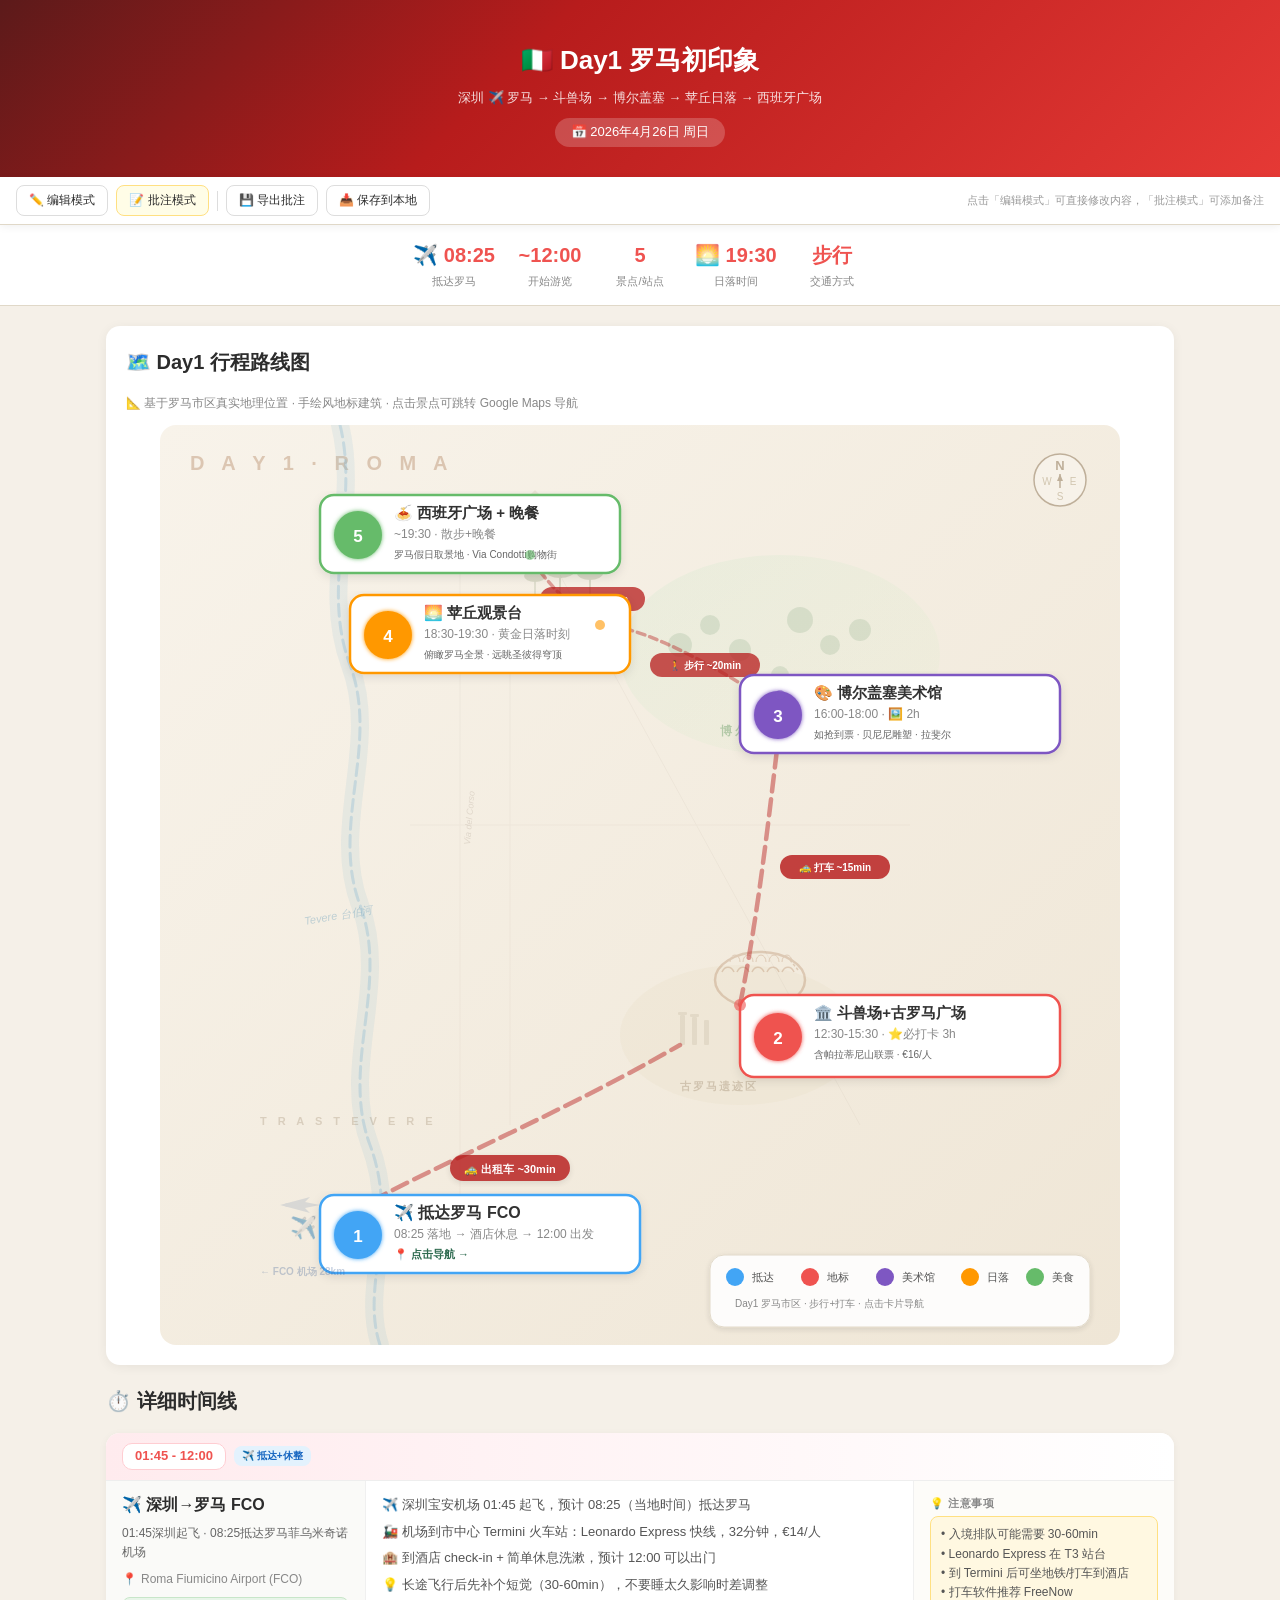
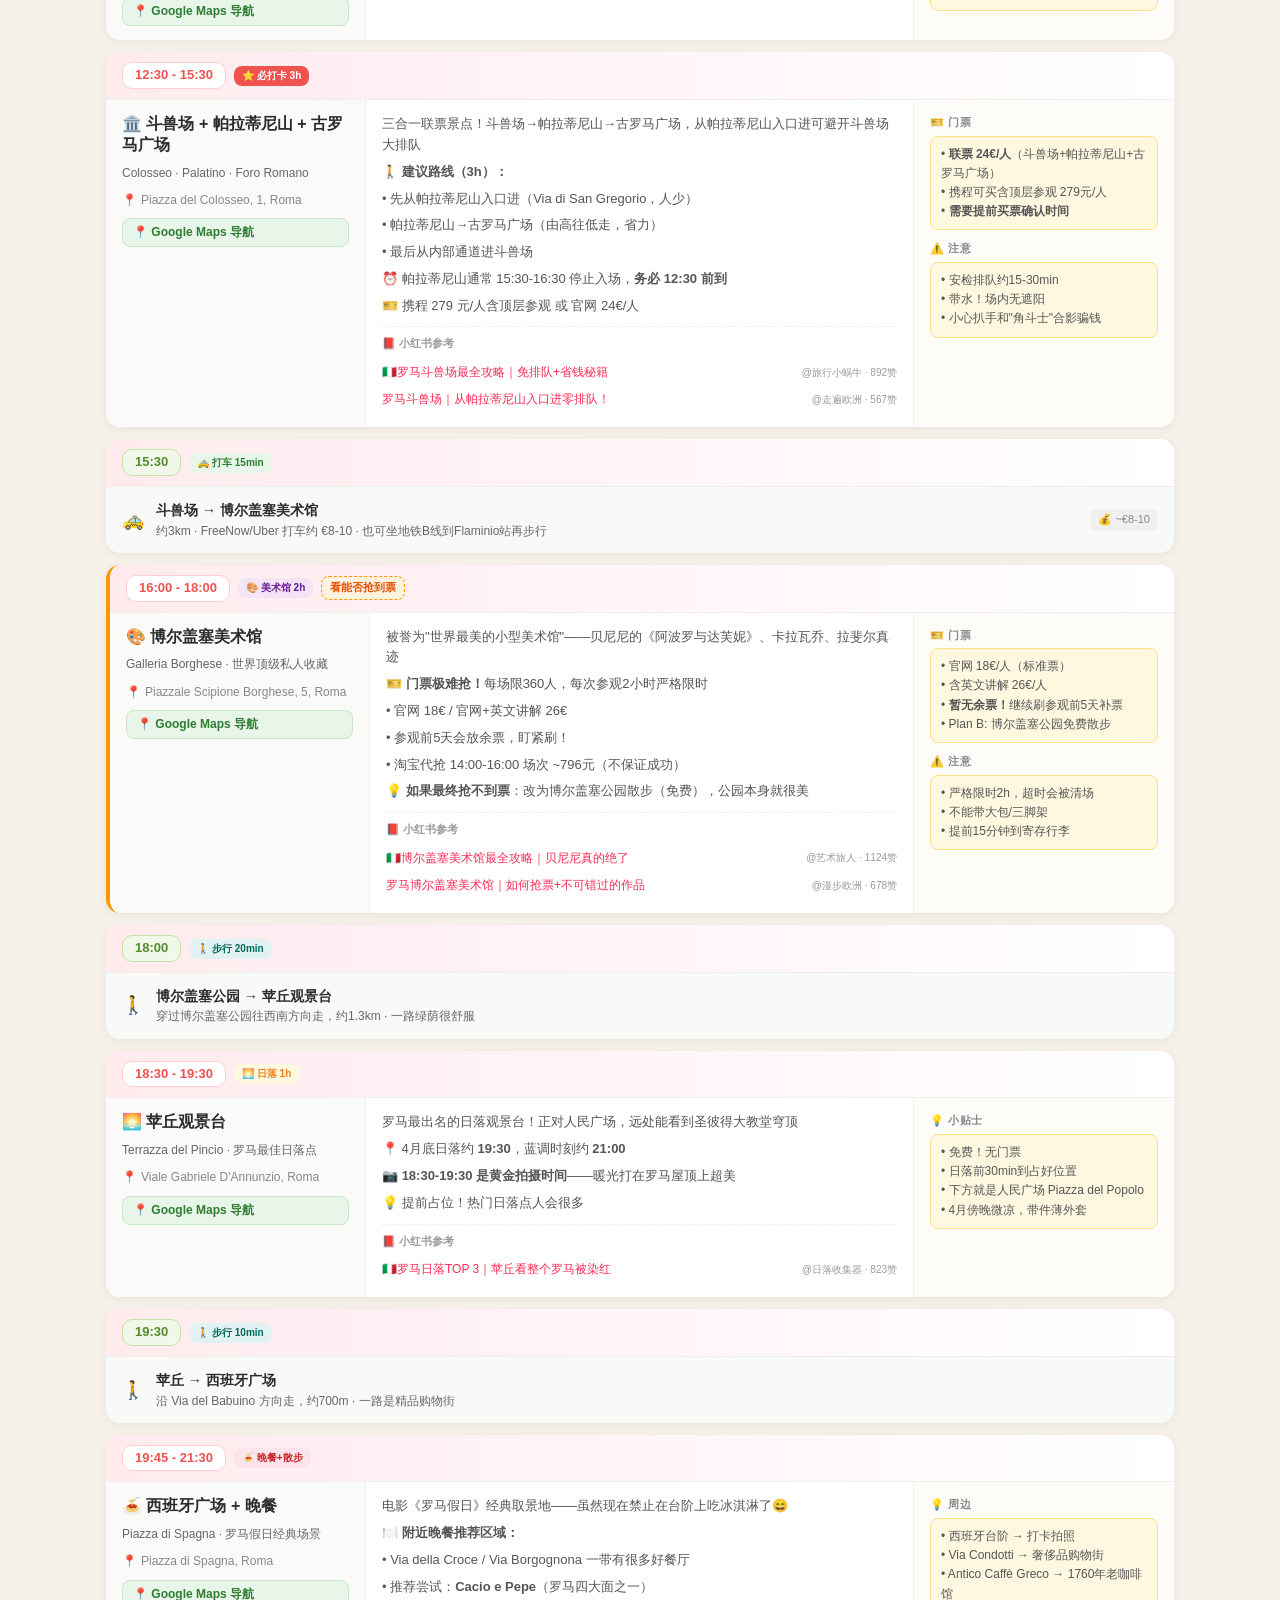
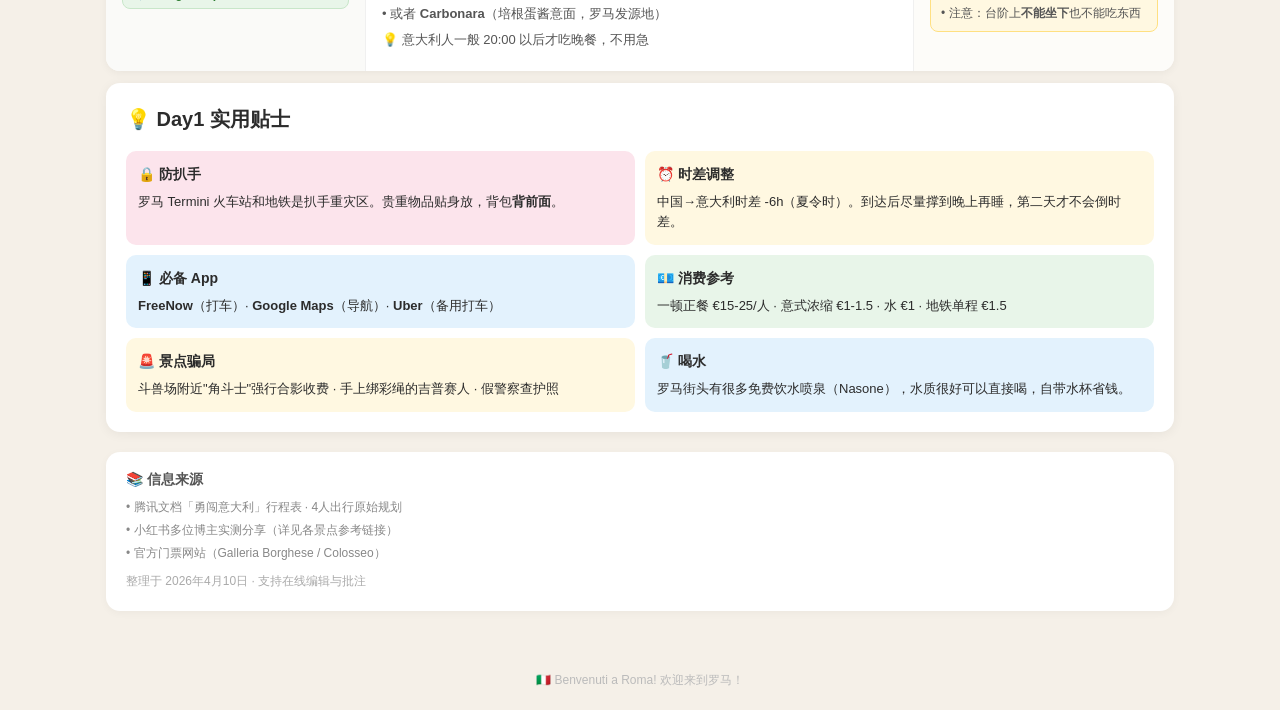
==== day1.html @ 69849309 "🇮🇹 意大利三天行程规划" ====
<!DOCTYPE html>
<html lang="zh-CN">
<head>
<meta charset="UTF-8">
<meta name="viewport" content="width=device-width, initial-scale=1.0, user-scalable=no">
<title>Day1 行程详细规划 | 抵达罗马·斗兽场·博尔盖塞·苹丘日落</title>
<style>
  :root {
    --green: #2d6a4f;
    --green-light: #e8f5e9;
    --orange: #ff9800;
    --red: #ef5350;
    --blue: #42a5f5;
    --purple: #7e57c2;
    --bg: #f5f0e8;
    --card: #ffffff;
    --text: #2c2c2c;
    --text-secondary: #666;
    --border: #e0d8c8;
    --note-bg: #fffde7;
    --note-border: #ffe082;
  }
  * { margin: 0; padding: 0; box-sizing: border-box; }
  body {
    font-family: -apple-system, BlinkMacSystemFont, 'Segoe UI', Roboto, 'Helvetica Neue', sans-serif;
    background: var(--bg);
    color: var(--text);
    line-height: 1.6;
    -webkit-text-size-adjust: 100%;
  }
  .hero {
    background: linear-gradient(135deg, #5c1a1a 0%, #b71c1c 40%, #e53935 100%);
    color: white;
    padding: 40px 20px 30px;
    text-align: center;
    position: relative;
  }
  .hero h1 { font-size: 26px; margin-bottom: 6px; }
  .hero .subtitle { font-size: 13px; opacity: 0.85; }
  .hero .date-badge {
    display: inline-block;
    background: rgba(255,255,255,0.2);
    padding: 4px 16px;
    border-radius: 20px;
    font-size: 13px;
    margin-top: 10px;
  }
  .toolbar {
    position: sticky;
    top: 0;
    z-index: 100;
    background: white;
    border-bottom: 1px solid var(--border);
    padding: 8px 16px;
    display: flex;
    align-items: center;
    gap: 8px;
    flex-wrap: wrap;
    box-shadow: 0 2px 8px rgba(0,0,0,0.06);
  }
  .toolbar-btn {
    display: inline-flex;
    align-items: center;
    gap: 4px;
    padding: 6px 12px;
    border-radius: 8px;
    border: 1px solid #ddd;
    background: white;
    font-size: 12px;
    cursor: pointer;
    transition: all 0.2s;
    white-space: nowrap;
    color: var(--text);
  }
  .toolbar-btn:hover { background: #f0f0f0; }
  .toolbar-btn.active { background: var(--green); color: white; border-color: var(--green); }
  .toolbar-btn.btn-note { border-color: var(--note-border); background: var(--note-bg); }
  .toolbar-btn.btn-note:hover { background: #fff8e1; }
  .toolbar-sep { width: 1px; height: 20px; background: #ddd; }
  .toolbar-hint { font-size: 11px; color: #999; margin-left: auto; }
  .stats-bar {
    display: flex;
    justify-content: center;
    gap: 20px;
    padding: 14px 16px;
    background: white;
    border-bottom: 1px solid var(--border);
    flex-wrap: wrap;
  }
  .stat-item { text-align: center; min-width: 70px; }
  .stat-item .num { font-size: 20px; font-weight: 700; color: var(--red); }
  .stat-item .label { font-size: 11px; color: #888; margin-top: 2px; }
  .container { max-width: 1100px; margin: 0 auto; padding: 20px 16px; }
  .section-title {
    font-size: 20px;
    font-weight: 700;
    margin-bottom: 16px;
    display: flex;
    align-items: center;
    gap: 8px;
  }
  .tl-item {
    display: grid;
    grid-template-columns: 260px 1fr 260px;
    gap: 0;
    margin-bottom: 12px;
    border-radius: 14px;
    overflow: hidden;
    box-shadow: 0 2px 8px rgba(0,0,0,0.05);
    background: var(--card);
    position: relative;
  }
  .tl-item.item-drive {
    grid-template-columns: 1fr;
    background: #f8faf8;
  }
  .tl-time-bar {
    grid-column: 1 / -1;
    display: flex;
    align-items: center;
    gap: 8px;
    padding: 10px 16px;
    background: linear-gradient(90deg, #ffebee 0%, white 100%);
    border-bottom: 1px solid #eee;
  }
  .tl-time-tag {
    font-size: 13px;
    font-weight: 700;
    color: var(--red);
    background: white;
    padding: 2px 12px;
    border-radius: 10px;
    border: 1px solid #ffcdd2;
    white-space: nowrap;
  }
  .tl-type-badge {
    font-size: 10px;
    padding: 2px 8px;
    border-radius: 8px;
    font-weight: 600;
  }
  .badge-photo { background: #fff3e0; color: #e65100; }
  .badge-food { background: #fce4ec; color: #c62828; }
  .badge-drive { background: #e8f5e9; color: #2e7d32; }
  .badge-must { background: var(--red); color: white; }
  .badge-stay { background: #ede7f6; color: #4a148c; }
  .badge-start { background: #e3f2fd; color: #1565c0; }
  .badge-art { background: #f3e5f5; color: #6a1b9a; }
  .badge-walk { background: #e0f2f1; color: #00695c; }
  .badge-sunset { background: #fff8e1; color: #f57f17; }
  .tl-left {
    padding: 14px 16px;
    border-right: 1px solid #f0f0f0;
    display: flex;
    flex-direction: column;
    gap: 8px;
    background: #fafaf8;
  }
  .tl-spot-name { font-size: 16px; font-weight: 700; color: var(--text); line-height: 1.3; }
  .tl-spot-subname { font-size: 12px; color: var(--text-secondary); }
  .tl-spot-addr { font-size: 12px; color: #888; display: flex; align-items: flex-start; gap: 4px; }
  .tl-spot-addr .addr-icon { flex-shrink: 0; }
  .gps-tag {
    display: inline-block;
    background: #f0f0f0;
    padding: 1px 8px;
    border-radius: 6px;
    font-family: 'SF Mono', 'Courier New', monospace;
    font-size: 11px;
    color: #666;
  }
  .gmap-link {
    display: inline-flex;
    align-items: center;
    gap: 4px;
    background: var(--green-light);
    color: #2e7d32;
    padding: 4px 10px;
    border-radius: 8px;
    font-size: 12px;
    font-weight: 600;
    text-decoration: none;
    border: 1px solid #c8e6c9;
    transition: all 0.2s;
  }
  .gmap-link:hover { background: #2e7d32; color: white; }
  .tl-mid { padding: 14px 16px; border-right: 1px solid #f0f0f0; }
  .tl-mid p { font-size: 13px; color: #555; margin-bottom: 6px; }
  .tl-mid p:last-child { margin-bottom: 0; }
  .xhs-links { margin-top: 10px; padding-top: 8px; border-top: 1px dashed #eee; }
  .xhs-links-title { font-size: 11px; color: #999; margin-bottom: 6px; font-weight: 600; }
  .xhs-link-item { display: flex; align-items: center; gap: 6px; padding: 4px 0; font-size: 12px; }
  .xhs-link-item a { color: #fe2c55; text-decoration: none; font-weight: 500; flex: 1; overflow: hidden; text-overflow: ellipsis; white-space: nowrap; }
  .xhs-link-item a:hover { text-decoration: underline; }
  .xhs-link-item .xhs-stats { font-size: 10px; color: #999; white-space: nowrap; }
  .tl-right { padding: 14px 16px; background: #fdfcf9; }
  .tl-right-section { margin-bottom: 10px; }
  .tl-right-section:last-child { margin-bottom: 0; }
  .tl-right-label { font-size: 11px; font-weight: 700; color: #888; text-transform: uppercase; margin-bottom: 4px; letter-spacing: 0.5px; }
  .parking-mini { background: #e3f2fd; border: 1px solid #bbdefb; border-radius: 8px; padding: 8px 10px; font-size: 12px; }
  .parking-mini .pm-name { font-weight: 600; color: #1565c0; }
  .parking-mini .pm-detail { color: #555; font-size: 11px; margin-top: 2px; }
  .tip-mini { background: #fff8e1; border: 1px solid #ffe082; border-radius: 8px; padding: 8px 10px; font-size: 12px; color: #555; }
  .drive-card { padding: 12px 16px; display: flex; align-items: center; gap: 12px; flex-wrap: wrap; }
  .drive-card .drive-icon { font-size: 18px; }
  .drive-card .drive-title { font-weight: 600; font-size: 14px; }
  .drive-card .drive-detail { font-size: 12px; color: var(--text-secondary); }
  .drive-card .drive-cost { margin-left: auto; font-size: 11px; color: #888; background: #f0f0f0; padding: 2px 8px; border-radius: 6px; }
  [contenteditable="true"] { outline: none; border-radius: 4px; transition: background 0.2s; }
  .edit-mode [contenteditable="true"]:hover { background: rgba(45,106,79,0.06); }
  .edit-mode [contenteditable="true"]:focus { background: rgba(45,106,79,0.1); box-shadow: inset 0 0 0 1px rgba(45,106,79,0.3); }
  .annotation-marker { display: none; }
  .annotate-mode .annotation-marker { display: inline-flex; align-items: center; justify-content: center; width: 18px; height: 18px; background: var(--orange); color: white; border-radius: 50%; font-size: 10px; font-weight: 700; cursor: pointer; margin-left: 4px; vertical-align: middle; line-height: 1; }
  .user-note { background: var(--note-bg); border: 1px solid var(--note-border); border-radius: 8px; padding: 8px 10px; margin-top: 6px; font-size: 12px; position: relative; }
  .user-note::before { content: '📝 我的批注'; display: block; font-size: 10px; font-weight: 700; color: #f57f17; margin-bottom: 4px; }
  .user-note .note-delete { position: absolute; top: 6px; right: 8px; cursor: pointer; font-size: 12px; color: #ccc; }
  .user-note .note-delete:hover { color: var(--red); }
  .add-note-btn { display: none; margin-top: 6px; padding: 4px 10px; border-radius: 6px; border: 1px dashed var(--note-border); background: transparent; color: #f57f17; font-size: 11px; cursor: pointer; transition: all 0.2s; }
  .add-note-btn:hover { background: var(--note-bg); }
  .annotate-mode .add-note-btn { display: inline-block; }
  .tips-section { background: var(--card); border-radius: 14px; padding: 20px; margin-bottom: 20px; box-shadow: 0 2px 12px rgba(0,0,0,0.06); }
  .tip-grid { display: grid; grid-template-columns: 1fr 1fr; gap: 10px; }
  .tip-card { border-radius: 10px; padding: 12px; font-size: 13px; }
  .tip-card h4 { font-size: 14px; margin-bottom: 6px; }
  .tip-card.tip-danger { background: #fce4ec; }
  .tip-card.tip-warn { background: #fff8e1; }
  .tip-card.tip-info { background: #e3f2fd; }
  .tip-card.tip-ok { background: var(--green-light); }
  .sources { background: var(--card); border-radius: 14px; padding: 16px 20px; margin-bottom: 20px; box-shadow: 0 2px 8px rgba(0,0,0,0.04); font-size: 12px; color: #888; }
  .sources h3 { font-size: 14px; color: #555; margin-bottom: 8px; }
  .sources p { margin-bottom: 4px; }
  .footer { text-align: center; padding: 20px; color: #bbb; font-size: 12px; }
  @media (max-width: 768px) {
    .tl-item { grid-template-columns: 1fr !important; }
    .tl-left, .tl-mid, .tl-right { border-right: none !important; border-bottom: 1px solid #f0f0f0; }
    .tl-right { border-bottom: none; }
    .tip-grid { grid-template-columns: 1fr; }
    .hero h1 { font-size: 22px; }
    .stats-bar { gap: 12px; }
    .toolbar-hint { display: none; }
    .container { padding: 12px 10px; }
    .drive-card { flex-direction: column; align-items: flex-start; }
    .drive-card .drive-cost { margin-left: 0; }
  }
  @media print {
    .toolbar { display: none; }
    .add-note-btn { display: none; }
    .annotation-marker { display: none; }
    body { background: white; }
  }
</style>
</head>
<body>

<!-- Hero -->
<div class="hero">
  <h1>🇮🇹 Day1 罗马初印象</h1>
  <div class="subtitle">深圳 ✈️ 罗马 → 斗兽场 → 博尔盖塞 → 苹丘日落 → 西班牙广场</div>
  <div class="date-badge">📅 2026年4月26日 周日</div>
</div>

<!-- Toolbar -->
<div class="toolbar" id="toolbar">
  <button class="toolbar-btn" id="btn-edit" onclick="toggleEdit()">✏️ 编辑模式</button>
  <button class="toolbar-btn btn-note" id="btn-annotate" onclick="toggleAnnotate()">📝 批注模式</button>
  <div class="toolbar-sep"></div>
  <button class="toolbar-btn" onclick="exportNotes()">💾 导出批注</button>
  <button class="toolbar-btn" onclick="saveLocal()">📥 保存到本地</button>
  <span class="toolbar-hint" id="toolbar-hint">点击「编辑模式」可直接修改内容，「批注模式」可添加备注</span>
</div>

<!-- Stats -->
<div class="stats-bar">
  <div class="stat-item"><div class="num">✈️ 08:25</div><div class="label">抵达罗马</div></div>
  <div class="stat-item"><div class="num">~12:00</div><div class="label">开始游览</div></div>
  <div class="stat-item"><div class="num">5</div><div class="label">景点/站点</div></div>
  <div class="stat-item"><div class="num">🌅 19:30</div><div class="label">日落时间</div></div>
  <div class="stat-item"><div class="num">步行</div><div class="label">交通方式</div></div>
</div>

<div class="container">

<!-- ===== Geographic Illustrated Route Map ===== -->
<div class="map-section" style="background:var(--card);border-radius:14px;padding:20px;margin-bottom:20px;box-shadow:0 2px 12px rgba(0,0,0,0.06);">
  <h2 class="section-title">🗺️ Day1 行程路线图</h2>
  <p style="font-size:12px;color:#888;margin-bottom:12px;">📐 基于罗马市区真实地理位置 · 手绘风地标建筑 · 点击景点可跳转 Google Maps 导航</p>

  <div style="width:100%;overflow-x:auto;-webkit-overflow-scrolling:touch;">
  <svg viewBox="0 0 960 920" xmlns="http://www.w3.org/2000/svg" style="width:100%;max-width:960px;margin:0 auto;display:block;font-family:-apple-system,BlinkMacSystemFont,'Segoe UI',sans-serif;">
    <defs>
      <linearGradient id="mapBg" x1="0%" y1="0%" x2="100%" y2="100%">
        <stop offset="0%" style="stop-color:#f8f3ea;stop-opacity:1"/>
        <stop offset="100%" style="stop-color:#efe6d6;stop-opacity:1"/>
      </linearGradient>
      <linearGradient id="parkGrad" x1="0%" y1="0%" x2="100%" y2="100%">
        <stop offset="0%" style="stop-color:#c8e6c9;stop-opacity:0.35"/>
        <stop offset="100%" style="stop-color:#dcedc8;stop-opacity:0.2"/>
      </linearGradient>
      <filter id="shadow" x="-20%" y="-20%" width="140%" height="140%">
        <feDropShadow dx="0" dy="2" stdDeviation="3" flood-color="rgba(0,0,0,0.12)"/>
      </filter>
      <filter id="cardShadow" x="-5%" y="-5%" width="110%" height="120%">
        <feDropShadow dx="0" dy="3" stdDeviation="5" flood-color="rgba(0,0,0,0.1)"/>
      </filter>
      <filter id="glow" x="-30%" y="-30%" width="160%" height="160%">
        <feGaussianBlur stdDeviation="2" result="blur"/>
        <feMerge><feMergeNode in="blur"/><feMergeNode in="SourceGraphic"/></feMerge>
      </filter>
    </defs>

    <!-- ===== BACKGROUND ===== -->
    <rect width="960" height="920" rx="16" fill="url(#mapBg)"/>

    <!-- Title -->
    <text x="30" y="45" font-size="20" fill="#8b4513" letter-spacing="6" font-weight="700" opacity="0.25">D A Y  1  ·  R O M A</text>

    <!-- ===== TIBER RIVER (Tevere) ===== -->
    <path d="M180,0 C200,80 160,160 190,240 C220,320 170,400 200,480 C230,560 180,640 210,720 C240,800 200,860 220,920" stroke="#8bb8d0" stroke-width="18" fill="none" opacity="0.15" stroke-linecap="round"/>
    <path d="M180,0 C200,80 160,160 190,240 C220,320 170,400 200,480 C230,560 180,640 210,720 C240,800 200,860 220,920" stroke="#8bb8d0" stroke-width="3" fill="none" opacity="0.35" stroke-linecap="round" stroke-dasharray="12,6"/>
    <text x="145" y="500" font-size="11" fill="#7aa8c0" opacity="0.45" font-style="italic" transform="rotate(-10,145,500)">Tevere 台伯河</text>

    <!-- ===== PARKS (Villa Borghese area - north-east) ===== -->
    <ellipse cx="620" cy="230" rx="160" ry="100" fill="url(#parkGrad)" opacity="0.7"/>
    <text x="560" y="310" font-size="12" fill="#4a8a4a" opacity="0.35" font-weight="600" letter-spacing="3">博尔盖塞公园</text>
    <!-- Park trees -->
    <g opacity="0.15" fill="#5a8a5e">
      <circle cx="520" cy="220" r="12"/><circle cx="550" cy="200" r="10"/><circle cx="580" cy="225" r="11"/>
      <circle cx="640" cy="195" r="13"/><circle cx="670" cy="220" r="10"/><circle cx="700" cy="205" r="11"/>
      <circle cx="620" cy="250" r="9"/><circle cx="660" cy="260" r="10"/>
    </g>

    <!-- ===== ANCIENT ROME AREA (south-east) ===== -->
    <ellipse cx="580" cy="610" rx="120" ry="70" fill="#e8dcc8" opacity="0.3"/>
    <text x="520" y="665" font-size="11" fill="#8b7355" opacity="0.3" font-weight="600" letter-spacing="2">古罗马遗迹区</text>

    <!-- ===== STREET GRID HINTS ===== -->
    <g opacity="0.08" stroke="#a09080" stroke-width="1">
      <!-- Major roads hint -->
      <line x1="300" y1="100" x2="300" y2="800"/><!-- Via del Corso -->
      <line x1="250" y1="400" x2="750" y2="400"/><!-- Horizontal -->
      <line x1="400" y1="150" x2="700" y2="700"/><!-- Diagonal -->
      <line x1="350" y1="200" x2="350" y2="700"/>
    </g>

    <!-- Via del Corso label -->
    <text x="310" y="420" font-size="9" fill="#a09080" opacity="0.25" font-style="italic" transform="rotate(-85,310,420)">Via del Corso</text>

    <!-- ===== LANDMARK BUILDINGS ===== -->

    <!-- ★ COLOSSEUM (south-east area) -->
    <g transform="translate(600,555)" opacity="0.2">
      <ellipse cx="0" cy="0" rx="45" ry="28" fill="none" stroke="#8b4513" stroke-width="2.5"/>
      <!-- Arches row 1 -->
      <path d="M-38,-8 A7,10 0 0,1 -26,-8" fill="none" stroke="#8b4513" stroke-width="1.5"/>
      <path d="M-23,-8 A7,10 0 0,1 -11,-8" fill="none" stroke="#8b4513" stroke-width="1.5"/>
      <path d="M-8,-8 A7,10 0 0,1 4,-8" fill="none" stroke="#8b4513" stroke-width="1.5"/>
      <path d="M7,-8 A7,10 0 0,1 19,-8" fill="none" stroke="#8b4513" stroke-width="1.5"/>
      <path d="M22,-8 A7,10 0 0,1 34,-8" fill="none" stroke="#8b4513" stroke-width="1.5"/>
      <!-- Arches row 2 -->
      <path d="M-30,-18 A5,7 0 0,1 -20,-18" fill="none" stroke="#8b4513" stroke-width="1"/>
      <path d="M-17,-18 A5,7 0 0,1 -7,-18" fill="none" stroke="#8b4513" stroke-width="1"/>
      <path d="M-4,-18 A5,7 0 0,1 6,-18" fill="none" stroke="#8b4513" stroke-width="1"/>
      <path d="M9,-18 A5,7 0 0,1 19,-18" fill="none" stroke="#8b4513" stroke-width="1"/>
      <path d="M22,-18 A5,7 0 0,1 32,-18" fill="none" stroke="#8b4513" stroke-width="1"/>
      <!-- Broken top-right (ruin effect) -->
      <path d="M30,-20 L38,-10" stroke="#8b4513" stroke-width="1.5" stroke-dasharray="3,2"/>
    </g>

    <!-- ★ ROMAN FORUM columns -->
    <g transform="translate(520,620)" opacity="0.15">
      <rect x="0" y="-30" width="5" height="30" rx="1" fill="#a09070"/>
      <rect x="12" y="-28" width="5" height="28" rx="1" fill="#a09070"/>
      <rect x="24" y="-25" width="5" height="25" rx="1" fill="#a09070"/>
      <rect x="-2" y="-33" width="9" height="3" rx="1" fill="#a09070"/>
      <rect x="10" y="-31" width="9" height="3" rx="1" fill="#a09070"/>
    </g>

    <!-- ★ PINCIO terrace (stone pine trees - iconic Roman pines) -->
    <g transform="translate(400,175)" opacity="0.18">
      <!-- Stone pine (umbrella pine) silhouettes -->
      <line x1="0" y1="0" x2="0" y2="-25" stroke="#5a7040" stroke-width="2"/>
      <ellipse cx="0" cy="-30" rx="15" ry="8" fill="#5a7040"/>
      <line x1="30" y1="0" x2="30" y2="-22" stroke="#5a7040" stroke-width="2"/>
      <ellipse cx="30" cy="-27" rx="13" ry="7" fill="#5a7040"/>
      <line x1="-25" y1="3" x2="-25" y2="-20" stroke="#5a7040" stroke-width="1.5"/>
      <ellipse cx="-25" cy="-24" rx="11" ry="6" fill="#5a7040"/>
    </g>

    <!-- ★ SPANISH STEPS silhouette -->
    <g transform="translate(360,100)" opacity="0.15">
      <!-- Steps -->
      <rect x="0" y="0" width="30" height="4" rx="1" fill="#b0a080"/>
      <rect x="3" y="-5" width="24" height="4" rx="1" fill="#b0a080"/>
      <rect x="6" y="-10" width="18" height="4" rx="1" fill="#b0a080"/>
      <rect x="9" y="-15" width="12" height="4" rx="1" fill="#b0a080"/>
      <!-- Church towers on top -->
      <rect x="10" y="-28" width="4" height="12" rx="1" fill="#b0a080"/>
      <rect x="16" y="-28" width="4" height="12" rx="1" fill="#b0a080"/>
      <path d="M8,-28 L15,-35 L22,-28" fill="#b0a080"/>
    </g>

    <!-- ★ Airport icon (south-west) -->
    <g transform="translate(120,780)" opacity="0.15">
      <path d="M0,0 L30,-8 L25,-3 L40,0 L25,3 L30,8 Z" fill="#42659a"/>
      <rect x="5" y="-2" width="15" height="4" rx="2" fill="#42659a"/>
    </g>

    <!-- ===== COMPASS ===== -->
    <g transform="translate(900,55)" opacity="0.5">
      <circle cx="0" cy="0" r="26" fill="rgba(255,255,255,0.6)" stroke="#8b7355" stroke-width="1.5"/>
      <text x="0" y="-10" text-anchor="middle" font-size="13" font-weight="800" fill="#8b7355">N</text>
      <text x="0" y="20" text-anchor="middle" font-size="10" fill="#b0a080">S</text>
      <text x="13" y="5" text-anchor="middle" font-size="10" fill="#b0a080">E</text>
      <text x="-13" y="5" text-anchor="middle" font-size="10" fill="#b0a080">W</text>
      <line x1="0" y1="-6" x2="0" y2="8" stroke="#8b7355" stroke-width="1.5"/>
      <polygon points="0,-6 -3,1 3,1" fill="#8b7355"/>
    </g>

    <!-- ===== ROUTE LINES (geographic positions) ===== -->
    <!-- Geographic positions (approximate Rome layout):
         FCO Airport: SW (~150,810) → Colosseum: SE (~580,580) → 
         Borghese: NE (~620,250) → Pincio: N-center (~430,190) → 
         Spanish Steps: N-center-west (~370,130) -->

    <!-- Airport → Colosseum (taxi, long distance) -->
    <path d="M170,800 C250,750 380,700 520,620" stroke="#b71c1c" stroke-width="4.5" fill="none" stroke-dasharray="16,8" opacity="0.45" stroke-linecap="round"/>
    <!-- Colosseum → Borghese (taxi north) -->
    <path d="M580,580 C600,480 610,380 620,300" stroke="#b71c1c" stroke-width="4.5" fill="none" stroke-dasharray="16,8" opacity="0.45" stroke-linecap="round"/>
    <!-- Borghese → Pincio (walk west through park) -->
    <path d="M600,270 C550,240 500,210 450,200" stroke="#b71c1c" stroke-width="3.5" fill="none" stroke-dasharray="8,5" opacity="0.4" stroke-linecap="round"/>
    <!-- Pincio → Spanish Steps (walk downhill south-west) -->
    <path d="M430,200 C410,180 390,160 375,140" stroke="#b71c1c" stroke-width="3.5" fill="none" stroke-dasharray="8,5" opacity="0.4" stroke-linecap="round"/>

    <!-- ===== DISTANCE/TRANSPORT PILLS ===== -->
    <g font-size="11" font-weight="600">
      <rect x="290" y="730" width="120" height="26" rx="13" fill="#b71c1c" opacity="0.82" filter="url(#shadow)"/>
      <text x="350" y="748" fill="white" text-anchor="middle" font-size="11">🚕 出租车 ~30min</text>

      <rect x="620" y="430" width="110" height="24" rx="12" fill="#b71c1c" opacity="0.82"/>
      <text x="675" y="446" fill="white" text-anchor="middle" font-size="10">🚕 打车 ~15min</text>

      <rect x="490" y="228" width="110" height="24" rx="12" fill="#b71c1c" opacity="0.75"/>
      <text x="545" y="244" fill="white" text-anchor="middle" font-size="10">🚶 步行 ~20min</text>

      <rect x="380" y="162" width="105" height="24" rx="12" fill="#b71c1c" opacity="0.75"/>
      <text x="432" y="178" fill="white" text-anchor="middle" font-size="10">🚶 步行 ~10min</text>
    </g>

    <!-- ===== STOP CARDS ===== -->

    <!-- ① 抵达罗马 FCO (south-west) -->
    <a href="https://www.google.com/maps/search/?api=1&query=Roma+Fiumicino+Airport" target="_blank">
      <g filter="url(#cardShadow)" cursor="pointer">
        <rect x="160" y="770" width="320" height="78" rx="14" fill="white" stroke="#42a5f5" stroke-width="2.5"/>
        <circle cx="198" cy="810" r="24" fill="#42a5f5" filter="url(#glow)"/>
        <text x="198" y="817" text-anchor="middle" fill="white" font-size="17" font-weight="800">1</text>
        <text x="234" y="793" font-size="16" font-weight="700" fill="#333">✈️ 抵达罗马 FCO</text>
        <text x="234" y="813" font-size="12" fill="#888">08:25 落地 → 酒店休息 → 12:00 出发</text>
        <text x="234" y="833" font-size="11" fill="#2d6a4f" font-weight="600">📍 点击导航 →</text>
      </g>
    </a>
    <text x="130" y="810" font-size="22" opacity="0.4">✈️</text>

    <!-- ② 斗兽场+古罗马广场 (south-east) -->
    <a href="https://www.google.com/maps/search/?api=1&query=Colosseum+Rome" target="_blank">
      <g filter="url(#cardShadow)" cursor="pointer">
        <rect x="580" y="570" width="320" height="82" rx="14" fill="white" stroke="#ef5350" stroke-width="2.5"/>
        <circle cx="618" cy="612" r="24" fill="#ef5350" filter="url(#glow)"/>
        <text x="618" y="619" text-anchor="middle" fill="white" font-size="17" font-weight="800">2</text>
        <text x="654" y="593" font-size="15" font-weight="700" fill="#333">🏛️ 斗兽场+古罗马广场</text>
        <text x="654" y="613" font-size="12" fill="#888">12:30-15:30 · ⭐必打卡 3h</text>
        <text x="654" y="633" font-size="10" fill="#666">含帕拉蒂尼山联票 · €16/人</text>
      </g>
    </a>
    <!-- Pin dot -->
    <circle cx="580" cy="580" r="6" fill="#ef5350" opacity="0.6"/>

    <!-- ③ 博尔盖塞美术馆 (north-east, in park) -->
    <a href="https://www.google.com/maps/search/?api=1&query=Borghese+Gallery+Rome" target="_blank">
      <g filter="url(#cardShadow)" cursor="pointer">
        <rect x="580" y="250" width="320" height="78" rx="14" fill="white" stroke="#7e57c2" stroke-width="2.5"/>
        <circle cx="618" cy="290" r="24" fill="#7e57c2" filter="url(#glow)"/>
        <text x="618" y="297" text-anchor="middle" fill="white" font-size="17" font-weight="800">3</text>
        <text x="654" y="273" font-size="15" font-weight="700" fill="#333">🎨 博尔盖塞美术馆</text>
        <text x="654" y="293" font-size="12" fill="#888">16:00-18:00 · 🖼️ 2h</text>
        <text x="654" y="313" font-size="10" fill="#666">如抢到票 · 贝尼尼雕塑 · 拉斐尔</text>
      </g>
    </a>
    <circle cx="620" cy="270" r="5" fill="#7e57c2" opacity="0.5"/>

    <!-- ④ 苹丘看日落 (north, overlooking city) -->
    <a href="https://www.google.com/maps/search/?api=1&query=Terrazza+del+Pincio+Rome" target="_blank">
      <g filter="url(#cardShadow)" cursor="pointer">
        <rect x="190" y="170" width="280" height="78" rx="14" fill="white" stroke="#ff9800" stroke-width="2.5"/>
        <circle cx="228" cy="210" r="24" fill="#ff9800" filter="url(#glow)"/>
        <text x="228" y="217" text-anchor="middle" fill="white" font-size="17" font-weight="800">4</text>
        <text x="264" y="193" font-size="15" font-weight="700" fill="#333">🌅 苹丘观景台</text>
        <text x="264" y="213" font-size="12" fill="#888">18:30-19:30 · 黄金日落时刻</text>
        <text x="264" y="233" font-size="10" fill="#666">俯瞰罗马全景 · 远眺圣彼得穹顶</text>
      </g>
    </a>
    <circle cx="440" cy="200" r="5" fill="#ff9800" opacity="0.6"/>

    <!-- ⑤ 西班牙广场+晚餐 (north-west of Pincio) -->
    <a href="https://www.google.com/maps/search/?api=1&query=Spanish+Steps+Rome" target="_blank">
      <g filter="url(#cardShadow)" cursor="pointer">
        <rect x="160" y="70" width="300" height="78" rx="14" fill="white" stroke="#66bb6a" stroke-width="2.5"/>
        <circle cx="198" cy="110" r="24" fill="#66bb6a" filter="url(#glow)"/>
        <text x="198" y="117" text-anchor="middle" fill="white" font-size="17" font-weight="800">5</text>
        <text x="234" y="93" font-size="15" font-weight="700" fill="#333">🍝 西班牙广场 + 晚餐</text>
        <text x="234" y="113" font-size="12" fill="#888">~19:30 · 散步+晚餐</text>
        <text x="234" y="133" font-size="10" fill="#666">罗马假日取景地 · Via Condotti购物街</text>
      </g>
    </a>
    <circle cx="370" cy="130" r="5" fill="#66bb6a" opacity="0.6"/>

    <!-- ===== AREA LABELS ===== -->
    <text x="100" y="700" font-size="11" fill="#8b7355" opacity="0.25" font-weight="600" letter-spacing="4">T R A S T E V E R E</text>

    <!-- FCO direction arrow -->
    <g transform="translate(100,850)" opacity="0.3">
      <text x="0" y="0" font-size="10" fill="#42659a" font-weight="600">← FCO 机场 28km</text>
    </g>

    <!-- ===== LEGEND ===== -->
    <g transform="translate(550,830)">
      <rect width="380" height="72" rx="14" fill="white" opacity="0.9" stroke="#e0d8c8" stroke-width="1" filter="url(#shadow)"/>
      <circle cx="25" cy="22" r="9" fill="#42a5f5"/><text x="42" y="26" font-size="11" fill="#555">抵达</text>
      <circle cx="100" cy="22" r="9" fill="#ef5350"/><text x="117" y="26" font-size="11" fill="#555">地标</text>
      <circle cx="175" cy="22" r="9" fill="#7e57c2"/><text x="192" y="26" font-size="11" fill="#555">美术馆</text>
      <circle cx="260" cy="22" r="9" fill="#ff9800"/><text x="277" y="26" font-size="11" fill="#555">日落</text>
      <circle cx="325" cy="22" r="9" fill="#66bb6a"/><text x="342" y="26" font-size="11" fill="#555">美食</text>
      <text x="25" y="52" font-size="10" fill="#888">Day1 罗马市区 · 步行+打车 · 点击卡片导航</text>
    </g>
  </svg>
  </div>
</div>

<!-- ===== Timeline Section ===== -->
<h2 class="section-title">⏱️ 详细时间线</h2>

<!-- STOP 1: 抵达罗马 -->
<div class="tl-item" data-spot="arrive-rome">
  <div class="tl-time-bar">
    <span class="tl-time-tag">01:45 - 12:00</span>
    <span class="tl-type-badge badge-start">✈️ 抵达+休整</span>
  </div>
  <div class="tl-left">
    <div class="tl-spot-name" contenteditable="false">✈️ 深圳→罗马 FCO</div>
    <div class="tl-spot-subname" contenteditable="false">01:45深圳起飞 · 08:25抵达罗马菲乌米奇诺机场</div>
    <div class="tl-spot-addr">
      <span class="addr-icon">📍</span>
      <span contenteditable="false">Roma Fiumicino Airport (FCO)</span>
    </div>
    <a class="gmap-link" href="https://www.google.com/maps/search/?api=1&query=Roma+Fiumicino+Airport" target="_blank">📍 Google Maps 导航</a>
    <button class="add-note-btn" onclick="addNote(this)">+ 添加批注</button>
  </div>
  <div class="tl-mid">
    <p contenteditable="false">✈️ 深圳宝安机场 01:45 起飞，预计 08:25（当地时间）抵达罗马</p>
    <p contenteditable="false">🚂 机场到市中心 Termini 火车站：Leonardo Express 快线，32分钟，€14/人</p>
    <p contenteditable="false">🏨 到酒店 check-in + 简单休息洗漱，预计 12:00 可以出门</p>
    <p contenteditable="false">💡 长途飞行后先补个短觉（30-60min），不要睡太久影响时差调整</p>
    <button class="add-note-btn" onclick="addNote(this)">+ 添加批注</button>
  </div>
  <div class="tl-right">
    <div class="tl-right-section">
      <div class="tl-right-label">💡 注意事项</div>
      <div class="tip-mini" contenteditable="false">
        <p>• 入境排队可能需要 30-60min</p>
        <p>• Leonardo Express 在 T3 站台</p>
        <p>• 到 Termini 后可坐地铁/打车到酒店</p>
        <p>• 打车软件推荐 FreeNow</p>
      </div>
    </div>
    <button class="add-note-btn" onclick="addNote(this)">+ 添加批注</button>
  </div>
</div>

<!-- STOP 2: 斗兽场 -->
<div class="tl-item" data-spot="colosseum">
  <div class="tl-time-bar">
    <span class="tl-time-tag">12:30 - 15:30</span>
    <span class="tl-type-badge badge-must">⭐ 必打卡 3h</span>
  </div>
  <div class="tl-left">
    <div class="tl-spot-name" contenteditable="false">🏛️ 斗兽场 + 帕拉蒂尼山 + 古罗马广场</div>
    <div class="tl-spot-subname" contenteditable="false">Colosseo · Palatino · Foro Romano</div>
    <div class="tl-spot-addr">
      <span class="addr-icon">📍</span>
      <span contenteditable="false">Piazza del Colosseo, 1, Roma</span>
    </div>
    <a class="gmap-link" href="https://www.google.com/maps/search/?api=1&query=Colosseum+Rome" target="_blank">📍 Google Maps 导航</a>
    <button class="add-note-btn" onclick="addNote(this)">+ 添加批注</button>
  </div>
  <div class="tl-mid">
    <p contenteditable="false">三合一联票景点！斗兽场→帕拉蒂尼山→古罗马广场，从帕拉蒂尼山入口进可避开斗兽场大排队</p>
    <p contenteditable="false"><strong>🚶 建议路线（3h）：</strong></p>
    <p contenteditable="false">• 先从帕拉蒂尼山入口进（Via di San Gregorio，人少）</p>
    <p contenteditable="false">• 帕拉蒂尼山→古罗马广场（由高往低走，省力）</p>
    <p contenteditable="false">• 最后从内部通道进斗兽场</p>
    <p contenteditable="false">⏰ 帕拉蒂尼山通常 15:30-16:30 停止入场，<strong>务必 12:30 前到</strong></p>
    <p contenteditable="false">🎫 携程 279 元/人含顶层参观 或 官网 24€/人</p>
    <div class="xhs-links">
      <div class="xhs-links-title">📕 小红书参考</div>
      <div class="xhs-link-item">
        <a href="https://www.xiaohongshu.com/explore/67b4e3c3000000001d01ae91" target="_blank">🇮🇹罗马斗兽场最全攻略｜免排队+省钱秘籍</a>
        <span class="xhs-stats">@旅行小蜗牛 · 892赞</span>
      </div>
      <div class="xhs-link-item">
        <a href="https://www.xiaohongshu.com/explore/66f9c3a8000000001e03db7c" target="_blank">罗马斗兽场｜从帕拉蒂尼山入口进零排队！</a>
        <span class="xhs-stats">@走遍欧洲 · 567赞</span>
      </div>
    </div>
    <button class="add-note-btn" onclick="addNote(this)">+ 添加批注</button>
  </div>
  <div class="tl-right">
    <div class="tl-right-section">
      <div class="tl-right-label">🎫 门票</div>
      <div class="tip-mini" contenteditable="false">
        <p>• <strong>联票 24€/人</strong>（斗兽场+帕拉蒂尼山+古罗马广场）</p>
        <p>• 携程可买含顶层参观 279元/人</p>
        <p>• <strong>需要提前买票确认时间</strong></p>
      </div>
    </div>
    <div class="tl-right-section">
      <div class="tl-right-label">⚠️ 注意</div>
      <div class="tip-mini" contenteditable="false">
        <p>• 安检排队约15-30min</p>
        <p>• 带水！场内无遮阳</p>
        <p>• 小心扒手和"角斗士"合影骗钱</p>
      </div>
    </div>
    <button class="add-note-btn" onclick="addNote(this)">+ 添加批注</button>
  </div>
</div>

<!-- Walk: 斗兽场 → 打车去博尔盖塞 -->
<div class="tl-item item-drive">
  <div class="tl-time-bar">
    <span class="tl-time-tag" style="background:#f1f8e9;color:#558b2f;border-color:#c5e1a5;">15:30</span>
    <span class="tl-type-badge badge-drive">🚕 打车 15min</span>
  </div>
  <div class="drive-card">
    <span class="drive-icon">🚕</span>
    <div>
      <div class="drive-title" contenteditable="false">斗兽场 → 博尔盖塞美术馆</div>
      <div class="drive-detail" contenteditable="false">约3km · FreeNow/Uber 打车约 €8-10 · 也可坐地铁B线到Flaminio站再步行</div>
    </div>
    <span class="drive-cost">💰 ~€8-10</span>
  </div>
</div>

<!-- STOP 3: 博尔盖塞美术馆 -->
<div class="tl-item" data-spot="borghese" style="border-left:4px solid #ff9800;">
  <div class="tl-time-bar">
    <span class="tl-time-tag">16:00 - 18:00</span>
    <span class="tl-type-badge badge-art">🎨 美术馆 2h</span>
    <span class="tl-type-badge" style="background:#fff3e0;color:#e65100;border:1px dashed #ff9800;font-size:11px;font-weight:700;">看能否抢到票</span>
  </div>
  <div class="tl-left">
    <div class="tl-spot-name" contenteditable="false">🎨 博尔盖塞美术馆</div>
    <div class="tl-spot-subname" contenteditable="false">Galleria Borghese · 世界顶级私人收藏</div>
    <div class="tl-spot-addr">
      <span class="addr-icon">📍</span>
      <span contenteditable="false">Piazzale Scipione Borghese, 5, Roma</span>
    </div>
    <a class="gmap-link" href="https://www.google.com/maps/search/?api=1&query=Borghese+Gallery+Rome" target="_blank">📍 Google Maps 导航</a>
    <button class="add-note-btn" onclick="addNote(this)">+ 添加批注</button>
  </div>
  <div class="tl-mid">
    <p contenteditable="false">被誉为"世界最美的小型美术馆"——贝尼尼的《阿波罗与达芙妮》、卡拉瓦乔、拉斐尔真迹</p>
    <p contenteditable="false"><strong>🎫 门票极难抢！</strong>每场限360人，每次参观2小时严格限时</p>
    <p contenteditable="false">• 官网 18€ / 官网+英文讲解 26€</p>
    <p contenteditable="false">• 参观前5天会放余票，盯紧刷！</p>
    <p contenteditable="false">• 淘宝代抢 14:00-16:00 场次 ~796元（不保证成功）</p>
    <p contenteditable="false">💡 <strong>如果最终抢不到票</strong>：改为博尔盖塞公园散步（免费），公园本身就很美</p>
    <div class="xhs-links">
      <div class="xhs-links-title">📕 小红书参考</div>
      <div class="xhs-link-item">
        <a href="https://www.xiaohongshu.com/explore/65e45d7f000000001d01ce7a" target="_blank">🇮🇹博尔盖塞美术馆最全攻略｜贝尼尼真的绝了</a>
        <span class="xhs-stats">@艺术旅人 · 1124赞</span>
      </div>
      <div class="xhs-link-item">
        <a href="https://www.xiaohongshu.com/explore/66cd2188000000001e024e91" target="_blank">罗马博尔盖塞美术馆｜如何抢票+不可错过的作品</a>
        <span class="xhs-stats">@漫步欧洲 · 678赞</span>
      </div>
    </div>
    <button class="add-note-btn" onclick="addNote(this)">+ 添加批注</button>
  </div>
  <div class="tl-right">
    <div class="tl-right-section">
      <div class="tl-right-label">🎫 门票</div>
      <div class="tip-mini" contenteditable="false">
        <p>• 官网 18€/人（标准票）</p>
        <p>• 含英文讲解 26€/人</p>
        <p>• <strong>暂无余票！</strong>继续刷参观前5天补票</p>
        <p>• Plan B: 博尔盖塞公园免费散步</p>
      </div>
    </div>
    <div class="tl-right-section">
      <div class="tl-right-label">⚠️ 注意</div>
      <div class="tip-mini" contenteditable="false">
        <p>• 严格限时2h，超时会被清场</p>
        <p>• 不能带大包/三脚架</p>
        <p>• 提前15分钟到寄存行李</p>
      </div>
    </div>
    <button class="add-note-btn" onclick="addNote(this)">+ 添加批注</button>
  </div>
</div>

<!-- Walk: 博尔盖塞 → 苹丘 -->
<div class="tl-item item-drive">
  <div class="tl-time-bar">
    <span class="tl-time-tag" style="background:#f1f8e9;color:#558b2f;border-color:#c5e1a5;">18:00</span>
    <span class="tl-type-badge badge-walk">🚶 步行 20min</span>
  </div>
  <div class="drive-card">
    <span class="drive-icon">🚶</span>
    <div>
      <div class="drive-title" contenteditable="false">博尔盖塞公园 → 苹丘观景台</div>
      <div class="drive-detail" contenteditable="false">穿过博尔盖塞公园往西南方向走，约1.3km · 一路绿荫很舒服</div>
    </div>
  </div>
</div>

<!-- STOP 4: 苹丘看日落 -->
<div class="tl-item" data-spot="pincio">
  <div class="tl-time-bar">
    <span class="tl-time-tag">18:30 - 19:30</span>
    <span class="tl-type-badge badge-sunset">🌅 日落 1h</span>
  </div>
  <div class="tl-left">
    <div class="tl-spot-name" contenteditable="false">🌅 苹丘观景台</div>
    <div class="tl-spot-subname" contenteditable="false">Terrazza del Pincio · 罗马最佳日落点</div>
    <div class="tl-spot-addr">
      <span class="addr-icon">📍</span>
      <span contenteditable="false">Viale Gabriele D'Annunzio, Roma</span>
    </div>
    <a class="gmap-link" href="https://www.google.com/maps/search/?api=1&query=Terrazza+del+Pincio+Rome" target="_blank">📍 Google Maps 导航</a>
    <button class="add-note-btn" onclick="addNote(this)">+ 添加批注</button>
  </div>
  <div class="tl-mid">
    <p contenteditable="false">罗马最出名的日落观景台！正对人民广场，远处能看到圣彼得大教堂穹顶</p>
    <p contenteditable="false">📍 4月底日落约 <strong>19:30</strong>，蓝调时刻约 <strong>21:00</strong></p>
    <p contenteditable="false">📷 <strong>18:30-19:30 是黄金拍摄时间</strong>——暖光打在罗马屋顶上超美</p>
    <p contenteditable="false">💡 提前占位！热门日落点人会很多</p>
    <div class="xhs-links">
      <div class="xhs-links-title">📕 小红书参考</div>
      <div class="xhs-link-item">
        <a href="https://www.xiaohongshu.com/explore/6633e42c000000001e02a5cf" target="_blank">🇮🇹罗马日落TOP 3｜苹丘看整个罗马被染红</a>
        <span class="xhs-stats">@日落收集器 · 823赞</span>
      </div>
    </div>
    <button class="add-note-btn" onclick="addNote(this)">+ 添加批注</button>
  </div>
  <div class="tl-right">
    <div class="tl-right-section">
      <div class="tl-right-label">💡 小贴士</div>
      <div class="tip-mini" contenteditable="false">
        <p>• 免费！无门票</p>
        <p>• 日落前30min到占好位置</p>
        <p>• 下方就是人民广场 Piazza del Popolo</p>
        <p>• 4月傍晚微凉，带件薄外套</p>
      </div>
    </div>
    <button class="add-note-btn" onclick="addNote(this)">+ 添加批注</button>
  </div>
</div>

<!-- Walk: 苹丘 → 西班牙广场 -->
<div class="tl-item item-drive">
  <div class="tl-time-bar">
    <span class="tl-time-tag" style="background:#f1f8e9;color:#558b2f;border-color:#c5e1a5;">19:30</span>
    <span class="tl-type-badge badge-walk">🚶 步行 10min</span>
  </div>
  <div class="drive-card">
    <span class="drive-icon">🚶</span>
    <div>
      <div class="drive-title" contenteditable="false">苹丘 → 西班牙广场</div>
      <div class="drive-detail" contenteditable="false">沿 Via del Babuino 方向走，约700m · 一路是精品购物街</div>
    </div>
  </div>
</div>

<!-- STOP 5: 西班牙广场+晚餐 -->
<div class="tl-item" data-spot="spanish-steps">
  <div class="tl-time-bar">
    <span class="tl-time-tag">19:45 - 21:30</span>
    <span class="tl-type-badge badge-food">🍝 晚餐+散步</span>
  </div>
  <div class="tl-left">
    <div class="tl-spot-name" contenteditable="false">🍝 西班牙广场 + 晚餐</div>
    <div class="tl-spot-subname" contenteditable="false">Piazza di Spagna · 罗马假日经典场景</div>
    <div class="tl-spot-addr">
      <span class="addr-icon">📍</span>
      <span contenteditable="false">Piazza di Spagna, Roma</span>
    </div>
    <a class="gmap-link" href="https://www.google.com/maps/search/?api=1&query=Spanish+Steps+Rome" target="_blank">📍 Google Maps 导航</a>
    <button class="add-note-btn" onclick="addNote(this)">+ 添加批注</button>
  </div>
  <div class="tl-mid">
    <p contenteditable="false">电影《罗马假日》经典取景地——虽然现在禁止在台阶上吃冰淇淋了😄</p>
    <p contenteditable="false"><strong>🍽️ 附近晚餐推荐区域：</strong></p>
    <p contenteditable="false">• Via della Croce / Via Borgognona 一带有很多好餐厅</p>
    <p contenteditable="false">• 推荐尝试：<strong>Cacio e Pepe</strong>（罗马四大面之一）</p>
    <p contenteditable="false">• 或者 <strong>Carbonara</strong>（培根蛋酱意面，罗马发源地）</p>
    <p contenteditable="false">💡 意大利人一般 20:00 以后才吃晚餐，不用急</p>
    <button class="add-note-btn" onclick="addNote(this)">+ 添加批注</button>
  </div>
  <div class="tl-right">
    <div class="tl-right-section">
      <div class="tl-right-label">💡 周边</div>
      <div class="tip-mini" contenteditable="false">
        <p>• 西班牙台阶 → 打卡拍照</p>
        <p>• Via Condotti → 奢侈品购物街</p>
        <p>• Antico Caffè Greco → 1760年老咖啡馆</p>
        <p>• 注意：台阶上<strong>不能坐下</strong>也不能吃东西</p>
      </div>
    </div>
    <button class="add-note-btn" onclick="addNote(this)">+ 添加批注</button>
  </div>
</div>

<!-- ===== Tips ===== -->
<div class="tips-section">
  <h2 class="section-title">💡 Day1 实用贴士</h2>
  <div class="tip-grid">
    <div class="tip-card tip-danger">
      <h4>🔒 防扒手</h4>
      <p contenteditable="false">罗马 Termini 火车站和地铁是扒手重灾区。贵重物品贴身放，背包<strong>背前面</strong>。</p>
    </div>
    <div class="tip-card tip-warn">
      <h4>⏰ 时差调整</h4>
      <p contenteditable="false">中国→意大利时差 -6h（夏令时）。到达后尽量撑到晚上再睡，第二天才不会倒时差。</p>
    </div>
    <div class="tip-card tip-info">
      <h4>📱 必备 App</h4>
      <p contenteditable="false"><strong>FreeNow</strong>（打车）· <strong>Google Maps</strong>（导航）· <strong>Uber</strong>（备用打车）</p>
    </div>
    <div class="tip-card tip-ok">
      <h4>💶 消费参考</h4>
      <p contenteditable="false">一顿正餐 €15-25/人 · 意式浓缩 €1-1.5 · 水 €1 · 地铁单程 €1.5</p>
    </div>
    <div class="tip-card tip-warn">
      <h4>🚨 景点骗局</h4>
      <p contenteditable="false">斗兽场附近"角斗士"强行合影收费 · 手上绑彩绳的吉普赛人 · 假警察查护照</p>
    </div>
    <div class="tip-card tip-info">
      <h4>🥤 喝水</h4>
      <p contenteditable="false">罗马街头有很多免费饮水喷泉（Nasone），水质很好可以直接喝，自带水杯省钱。</p>
    </div>
  </div>
</div>

<!-- ===== Sources ===== -->
<div class="sources">
  <h3>📚 信息来源</h3>
  <p>• 腾讯文档「勇闯意大利」行程表 · 4人出行原始规划</p>
  <p>• 小红书多位博主实测分享（详见各景点参考链接）</p>
  <p>• 官方门票网站（Galleria Borghese / Colosseo）</p>
  <p style="margin-top: 8px; color: #aaa;">整理于 2026年4月10日 · 支持在线编辑与批注</p>
</div>

</div>

<div class="footer">
  🇮🇹 Benvenuti a Roma! 欢迎来到罗马！
</div>

<script>
let editMode = false;
let annotateMode = false;

function toggleEdit() {
  editMode = !editMode;
  const btn = document.getElementById('btn-edit');
  const hint = document.getElementById('toolbar-hint');
  btn.classList.toggle('active', editMode);
  document.body.classList.toggle('edit-mode', editMode);
  document.querySelectorAll('[contenteditable]').forEach(el => {
    el.contentEditable = editMode ? 'true' : 'false';
  });
  hint.textContent = editMode
    ? '✏️ 编辑模式已开启 — 点击任意文字即可修改'
    : '点击「编辑模式」可直接修改内容，「批注模式」可添加备注';
}

function toggleAnnotate() {
  annotateMode = !annotateMode;
  const btn = document.getElementById('btn-annotate');
  btn.classList.toggle('active', annotateMode);
  document.body.classList.toggle('annotate-mode', annotateMode);
  const hint = document.getElementById('toolbar-hint');
  if (annotateMode) {
    hint.textContent = '📝 批注模式已开启 — 点击「+ 添加批注」按钮';
  } else if (!editMode) {
    hint.textContent = '点击「编辑模式」可直接修改内容，「批注模式」可添加备注';
  }
}

function addNote(btn) {
  const note = document.createElement('div');
  note.className = 'user-note';
  note.innerHTML = '<span class="note-delete" onclick="removeNote(this)">✕</span><div contenteditable="true" style="outline:none;min-height:20px;">在此输入批注...</div>';
  btn.parentNode.insertBefore(note, btn);
  const editable = note.querySelector('[contenteditable]');
  editable.focus();
  const range = document.createRange();
  range.selectNodeContents(editable);
  window.getSelection().removeAllRanges();
  window.getSelection().addRange(range);
}

function removeNote(el) { el.closest('.user-note').remove(); }

function exportNotes() {
  const notes = document.querySelectorAll('.user-note');
  if (notes.length === 0) { alert('暂无批注内容'); return; }
  let text = '# Day1 行程批注\n导出时间: ' + new Date().toLocaleString('zh-CN') + '\n\n';
  notes.forEach((note, i) => {
    const spot = note.closest('.tl-item');
    const spotName = spot ? (spot.querySelector('.tl-spot-name')?.textContent || '交通段') : '未知位置';
    const content = note.querySelector('[contenteditable]')?.textContent || '';
    text += `## 批注 ${i + 1} — ${spotName}\n${content}\n\n`;
  });
  const blob = new Blob([text], { type: 'text/markdown;charset=utf-8' });
  const url = URL.createObjectURL(blob);
  const a = document.createElement('a');
  a.href = url;
  a.download = 'Day1_批注_' + new Date().toISOString().slice(0, 10) + '.md';
  a.click();
  URL.revokeObjectURL(url);
}

function saveLocal() {
  const html = document.documentElement.outerHTML;
  const blob = new Blob([html], { type: 'text/html;charset=utf-8' });
  const url = URL.createObjectURL(blob);
  const a = document.createElement('a');
  a.href = url;
  a.download = 'Day1_行程规划_' + new Date().toISOString().slice(0, 10) + '.html';
  a.click();
  URL.revokeObjectURL(url);
}

// ===== Auto-save: 静默保存 + 自动恢复，无弹窗 =====
function showSaveToast() {
  let t = document.getElementById('auto-save-toast');
  if (!t) {
    t = document.createElement('div');
    t.id = 'auto-save-toast';
    t.style.cssText = 'position:fixed;bottom:20px;left:50%;transform:translateX(-50%) translateY(20px);background:rgba(45,106,79,0.92);color:#fff;padding:6px 18px;border-radius:20px;font-size:12px;z-index:9999;opacity:0;transition:all .3s ease;pointer-events:none;backdrop-filter:blur(4px);';
    document.body.appendChild(t);
  }
  t.textContent = '✓ 已自动保存';
  t.style.opacity = '1';
  t.style.transform = 'translateX(-50%) translateY(0)';
  clearTimeout(t._hideTimer);
  t._hideTimer = setTimeout(() => {
    t.style.opacity = '0';
    t.style.transform = 'translateX(-50%) translateY(20px)';
  }, 1500);
}

let autoSaveTimer = null;
document.addEventListener('input', () => {
  clearTimeout(autoSaveTimer);
  autoSaveTimer = setTimeout(() => {
    try {
      localStorage.setItem('day1_draft', document.querySelector('.container').innerHTML);
      showSaveToast();
    } catch (e) {}
  }, 1000);
});

// 自动恢复，不弹窗
window.addEventListener('load', () => {
  const draft = localStorage.getItem('day1_draft');
  if (draft) {
    document.querySelector('.container').innerHTML = draft;
  }
});
</script>

</body>
</html>
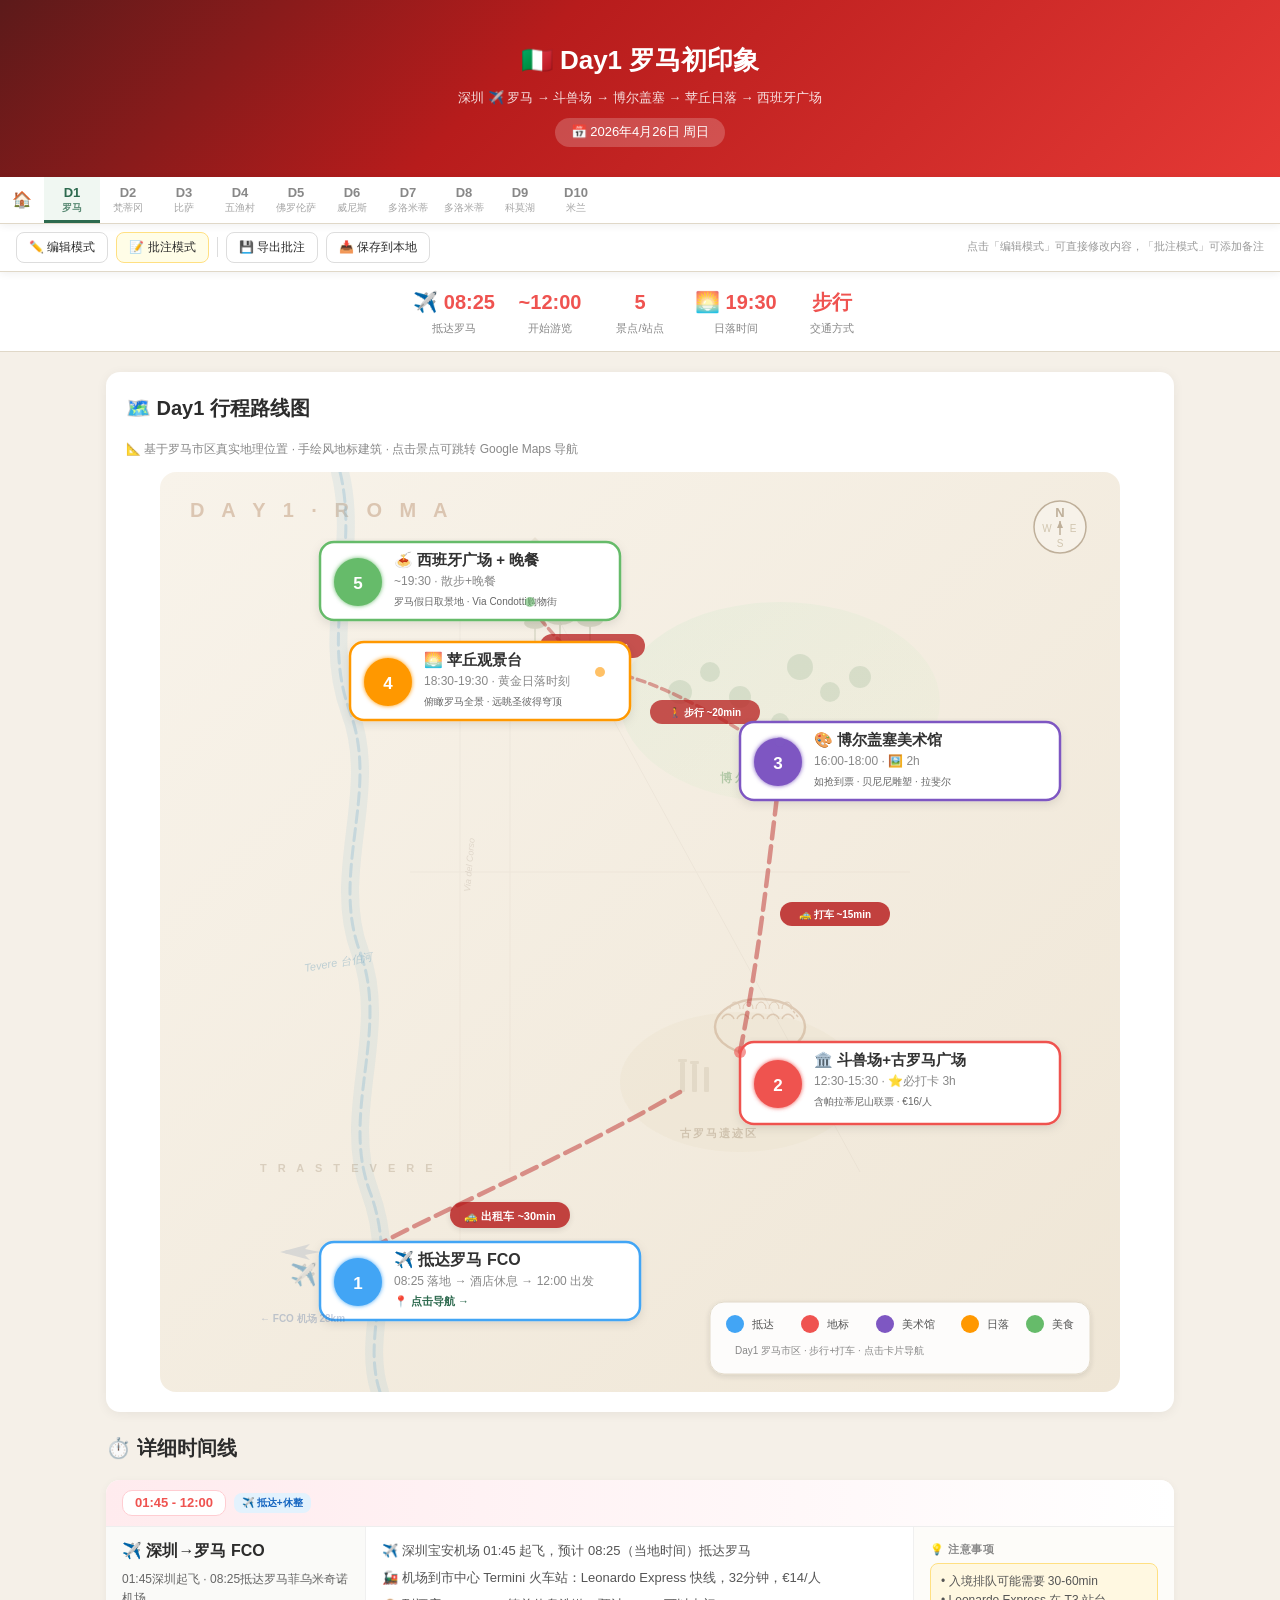
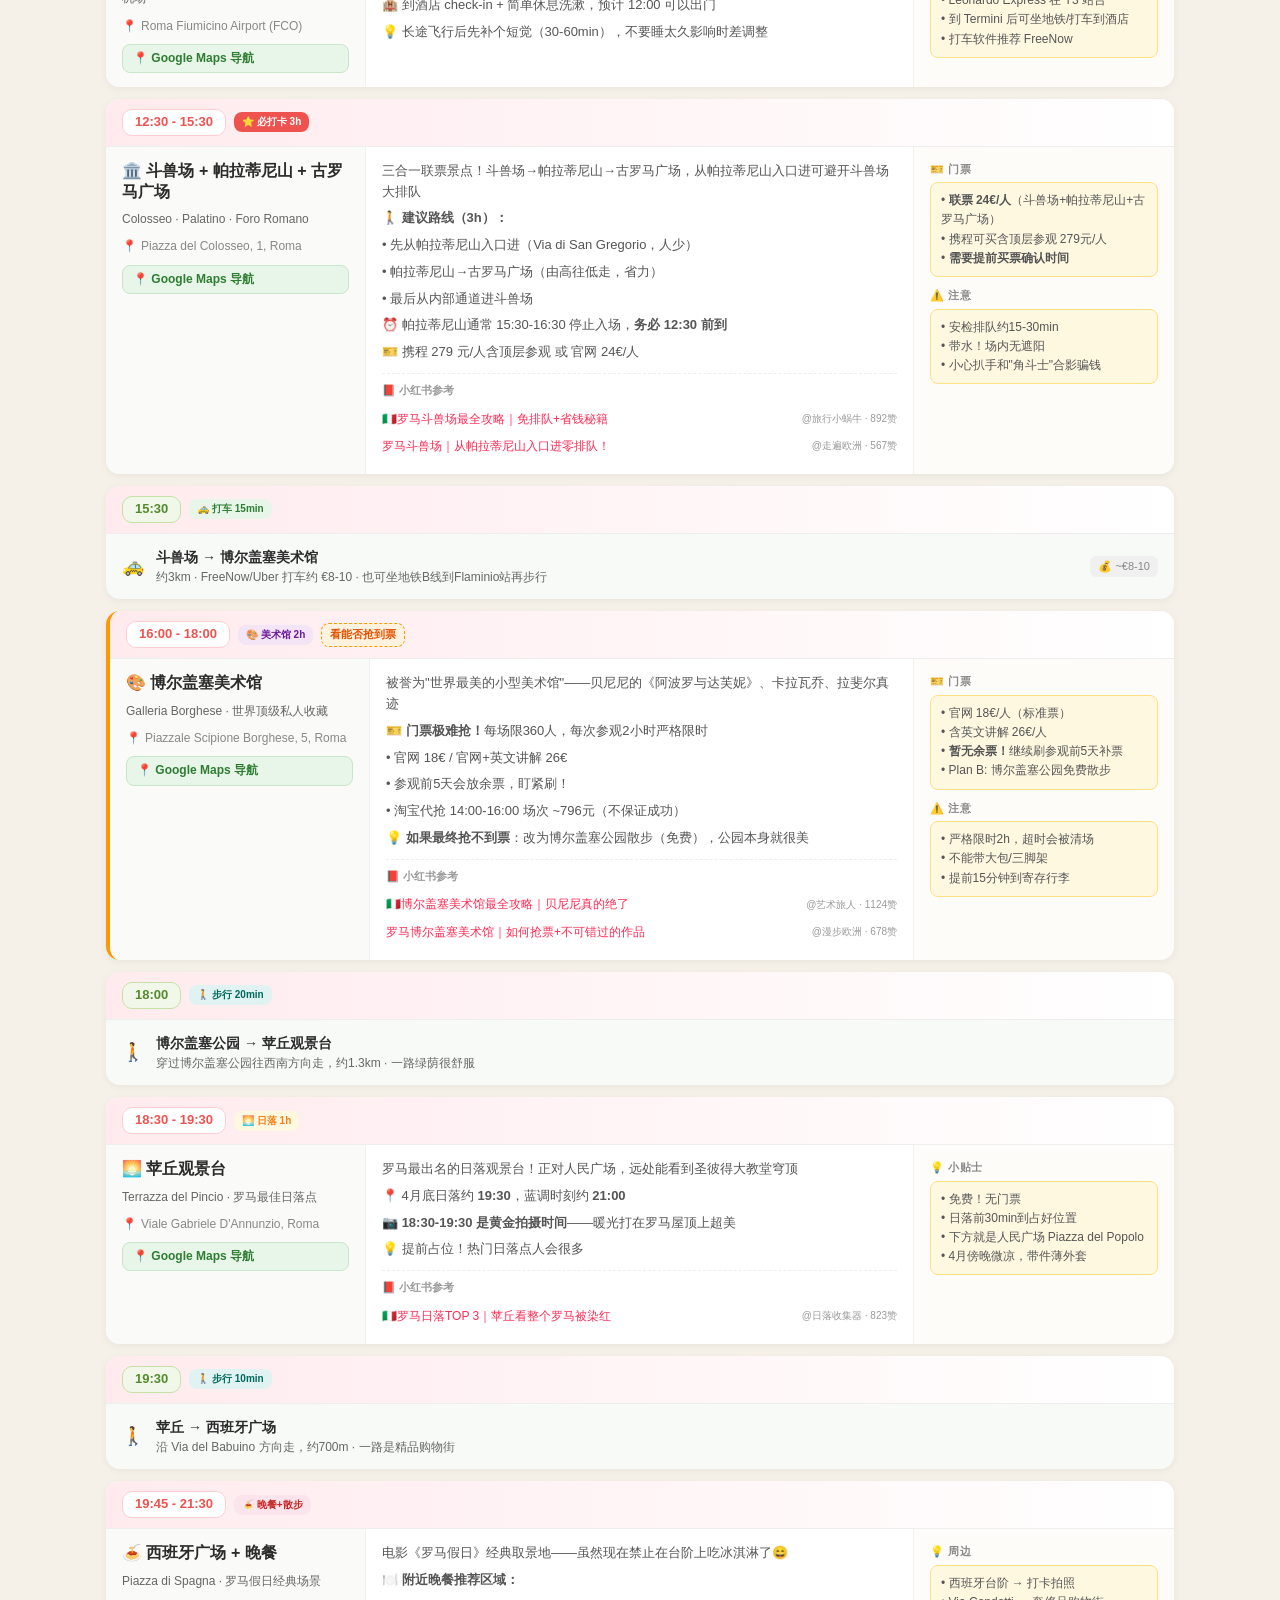
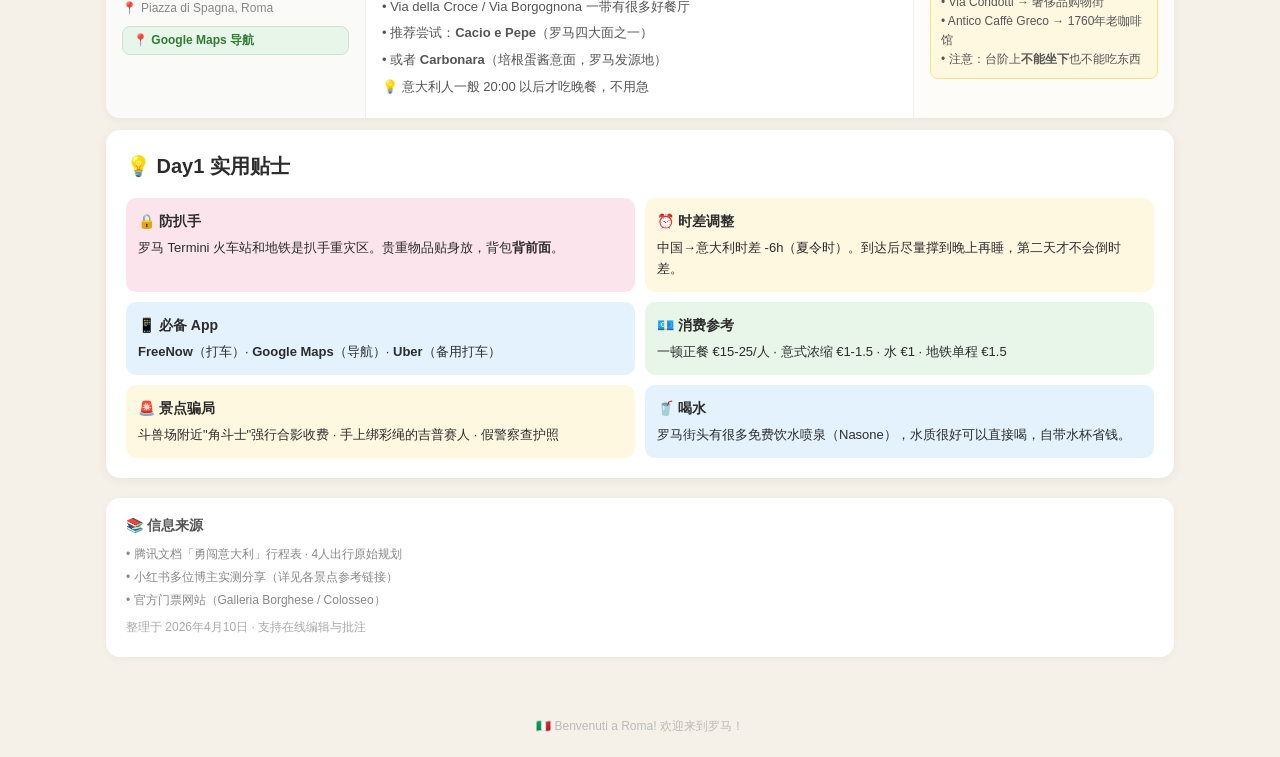
==== commit 50913b3d: "feat: add day-tabs navigation bar to all day pages" ====
--- a/day1.html
+++ b/day1.html
@@ -48,7 +48,7 @@
   .toolbar {
     position: sticky;
     top: 0;
-    z-index: 100;
+    z-index: 90;
     background: white;
     border-bottom: 1px solid var(--border);
     padding: 8px 16px;
@@ -248,6 +248,54 @@
     .annotation-marker { display: none; }
     body { background: white; }
   }
+
+  /* Day Tab 切换栏 */
+  .day-tabs {
+    display: flex;
+    align-items: center;
+    gap: 0;
+    background: #fff;
+    border-bottom: 1px solid #e0d8c8;
+    overflow-x: auto;
+    -webkit-overflow-scrolling: touch;
+    scrollbar-width: none;
+    position: sticky;
+    top: 0;
+    z-index: 200;
+    box-shadow: 0 2px 8px rgba(0,0,0,0.06);
+  }
+  .day-tabs::-webkit-scrollbar { display: none; }
+  .day-tab {
+    display: flex;
+    flex-direction: column;
+    align-items: center;
+    justify-content: center;
+    min-width: 56px;
+    padding: 8px 6px 6px;
+    text-decoration: none;
+    color: #888;
+    font-size: 12px;
+    font-weight: 500;
+    border-bottom: 3px solid transparent;
+    transition: all 0.2s;
+    flex-shrink: 0;
+    line-height: 1.2;
+  }
+  .day-tab:hover { color: #333; background: #f9f7f2; }
+  .day-tab.active {
+    color: #2d6a4f;
+    font-weight: 700;
+    border-bottom-color: #2d6a4f;
+    background: #f0f7f2;
+  }
+  .day-tab .tab-day { font-size: 13px; font-weight: 700; }
+  .day-tab .tab-city { font-size: 10px; margin-top: 1px; opacity: 0.75; }
+  .day-tab-home {
+    min-width: 44px;
+    padding: 8px 10px 6px;
+    font-size: 16px;
+  }
+
 </style>
 </head>
 <body>
@@ -260,6 +308,19 @@
 </div>
 
 <!-- Toolbar -->
+<div class="day-tabs" id="dayTabs">
+  <a class="day-tab day-tab-home" href="index.html" title="首页">🏠</a>
+  <a class="day-tab active" href="day1.html"><span class="tab-day">D1</span><span class="tab-city">罗马</span></a>
+  <a class="day-tab" href="day2.html"><span class="tab-day">D2</span><span class="tab-city">梵蒂冈</span></a>
+  <a class="day-tab" href="day3.html"><span class="tab-day">D3</span><span class="tab-city">比萨</span></a>
+  <a class="day-tab" href="day4.html"><span class="tab-day">D4</span><span class="tab-city">五渔村</span></a>
+  <a class="day-tab" href="day5.html"><span class="tab-day">D5</span><span class="tab-city">佛罗伦萨</span></a>
+  <a class="day-tab" href="day6.html"><span class="tab-day">D6</span><span class="tab-city">威尼斯</span></a>
+  <a class="day-tab" href="day7.html"><span class="tab-day">D7</span><span class="tab-city">多洛米蒂</span></a>
+  <a class="day-tab" href="day8.html"><span class="tab-day">D8</span><span class="tab-city">多洛米蒂</span></a>
+  <a class="day-tab" href="day9.html"><span class="tab-day">D9</span><span class="tab-city">科莫湖</span></a>
+  <a class="day-tab" href="day10.html"><span class="tab-day">D10</span><span class="tab-city">米兰</span></a>
+</div>
 <div class="toolbar" id="toolbar">
   <button class="toolbar-btn" id="btn-edit" onclick="toggleEdit()">✏️ 编辑模式</button>
   <button class="toolbar-btn btn-note" id="btn-annotate" onclick="toggleAnnotate()">📝 批注模式</button>
@@ -983,5 +1044,6 @@
 });
 </script>
 
+<script>document.addEventListener("DOMContentLoaded",function(){var t=document.querySelector(".day-tab.active");if(t){t.scrollIntoView({inline:"center",block:"nearest"})}});</script>
 </body>
 </html>
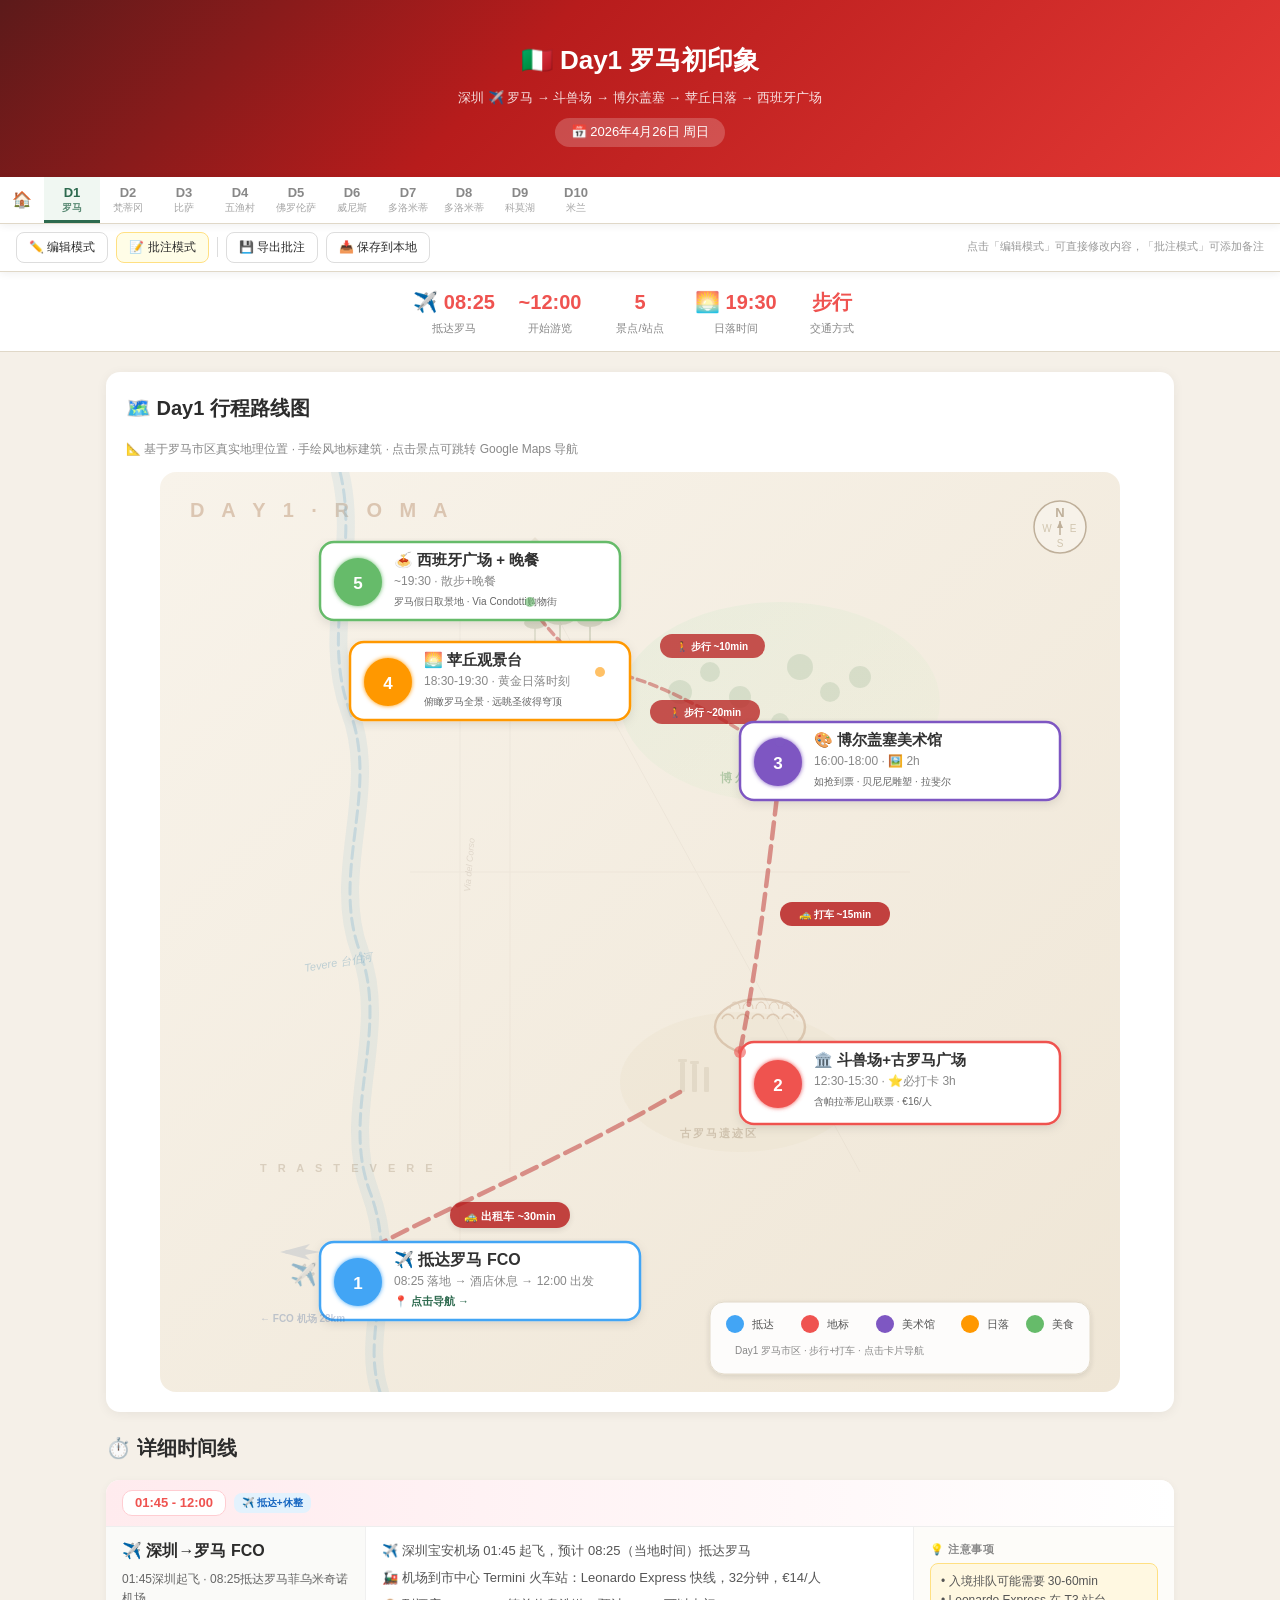
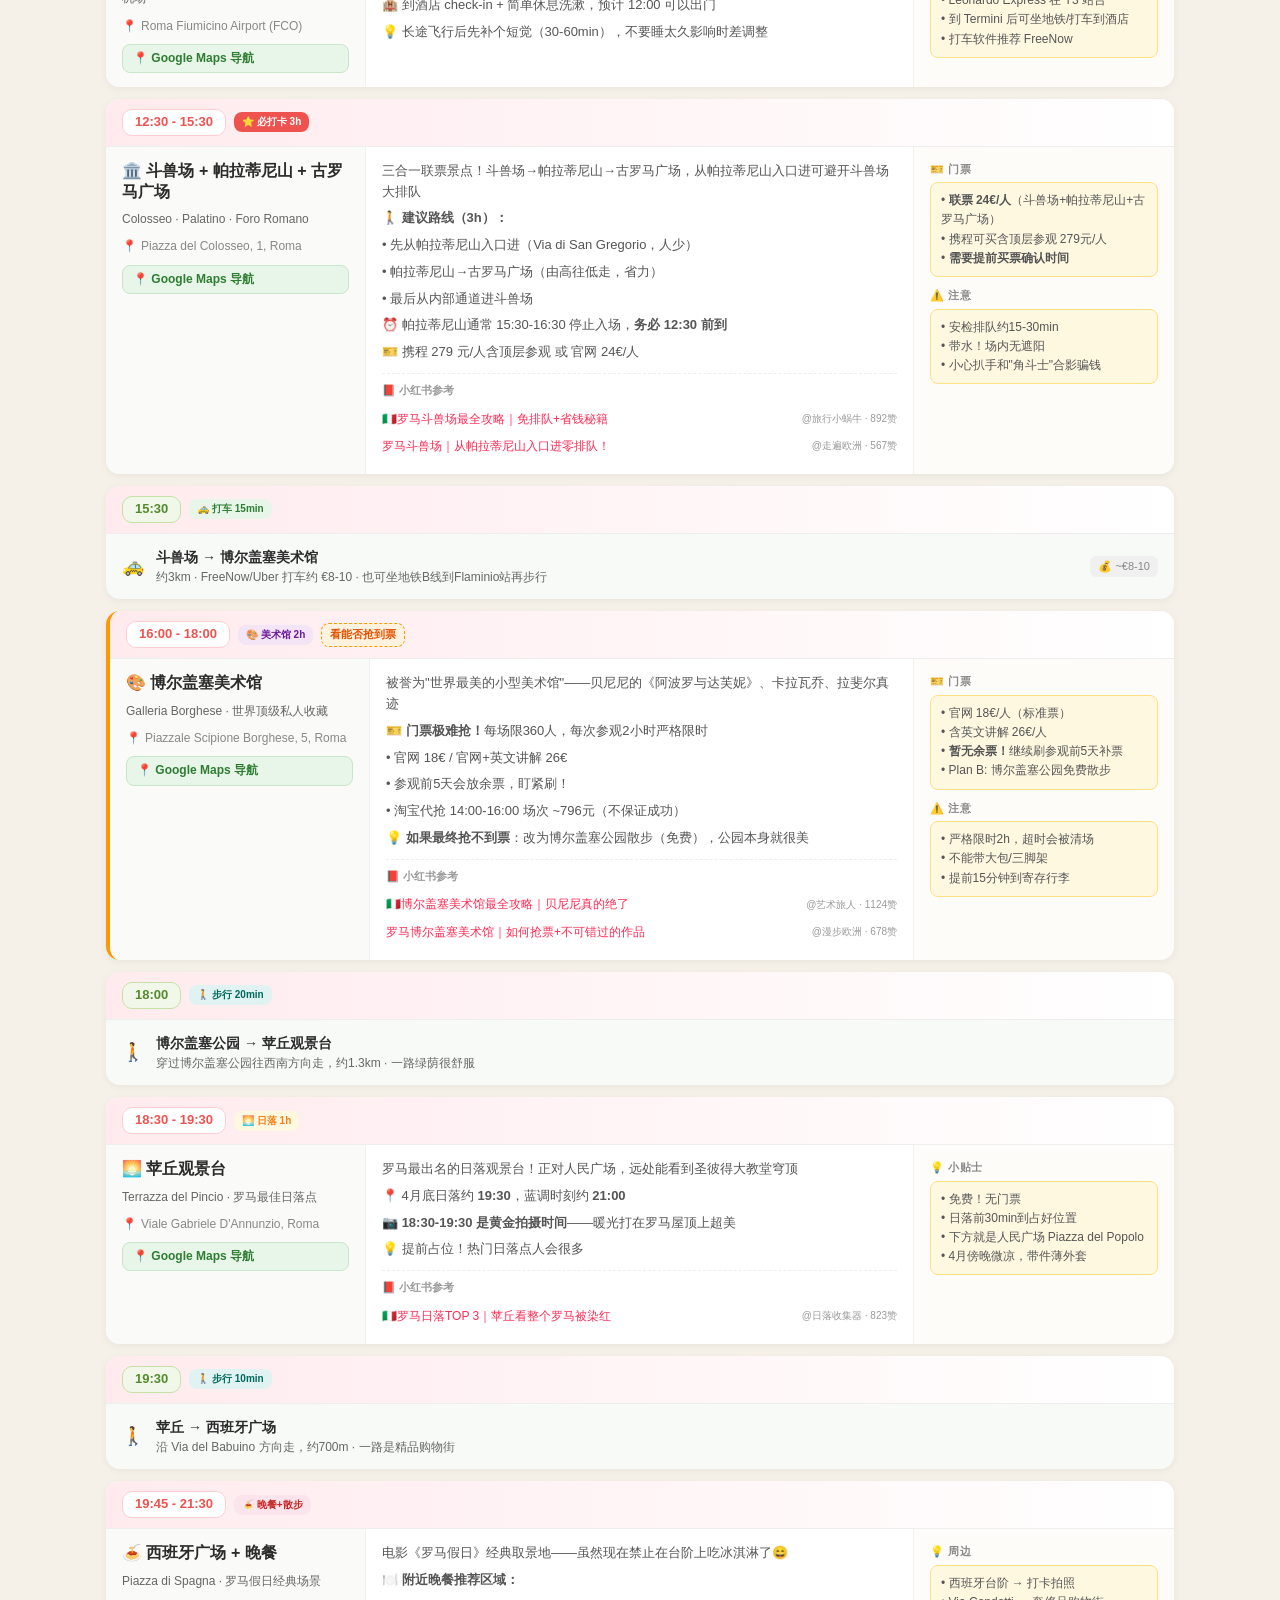
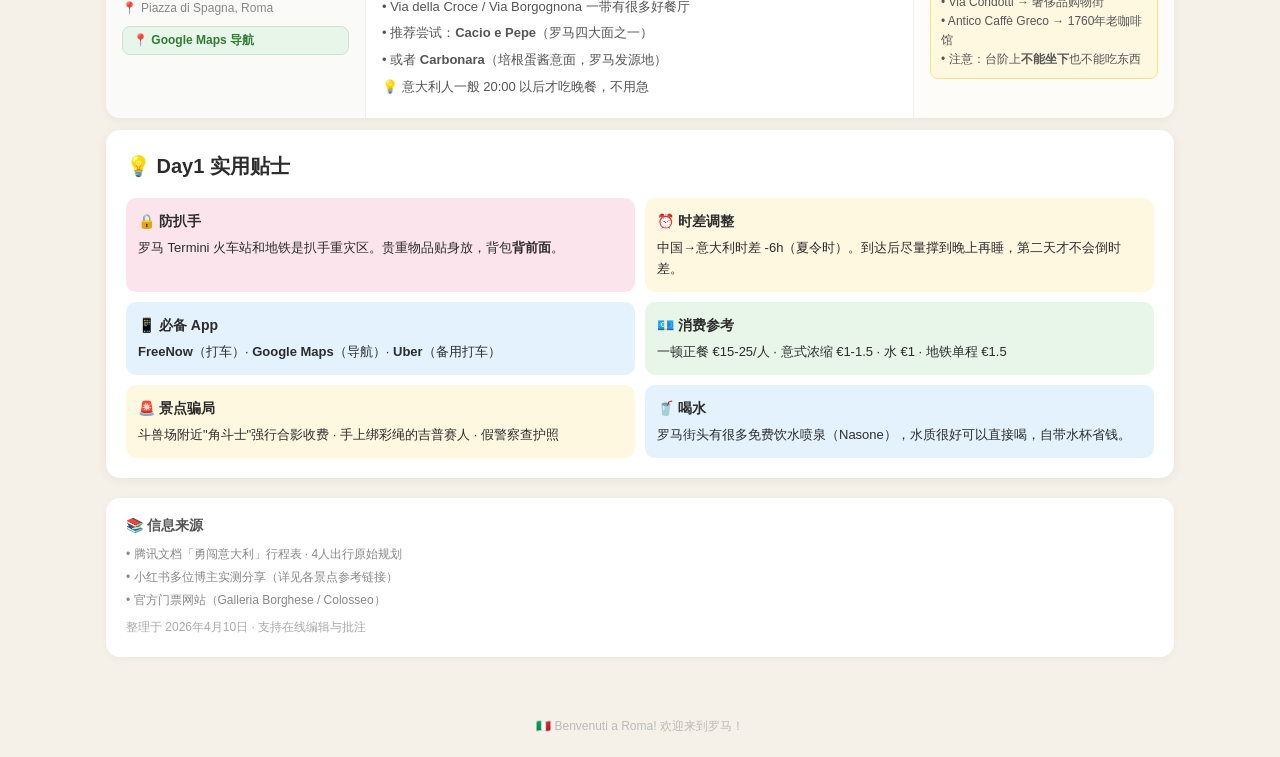
==== commit 239081bf: "fix: resolve SVG text/card overlap issues across all 10 days - Day1: move walk pill away from Pincio" ====
--- a/day1.html
+++ b/day1.html
@@ -503,8 +503,8 @@
       <rect x="490" y="228" width="110" height="24" rx="12" fill="#b71c1c" opacity="0.75"/>
       <text x="545" y="244" fill="white" text-anchor="middle" font-size="10">🚶 步行 ~20min</text>
 
-      <rect x="380" y="162" width="105" height="24" rx="12" fill="#b71c1c" opacity="0.75"/>
-      <text x="432" y="178" fill="white" text-anchor="middle" font-size="10">🚶 步行 ~10min</text>
+      <rect x="500" y="162" width="105" height="24" rx="12" fill="#b71c1c" opacity="0.75"/>
+      <text x="552" y="178" fill="white" text-anchor="middle" font-size="10">🚶 步行 ~10min</text>
     </g>
 
     <!-- ===== STOP CARDS ===== -->
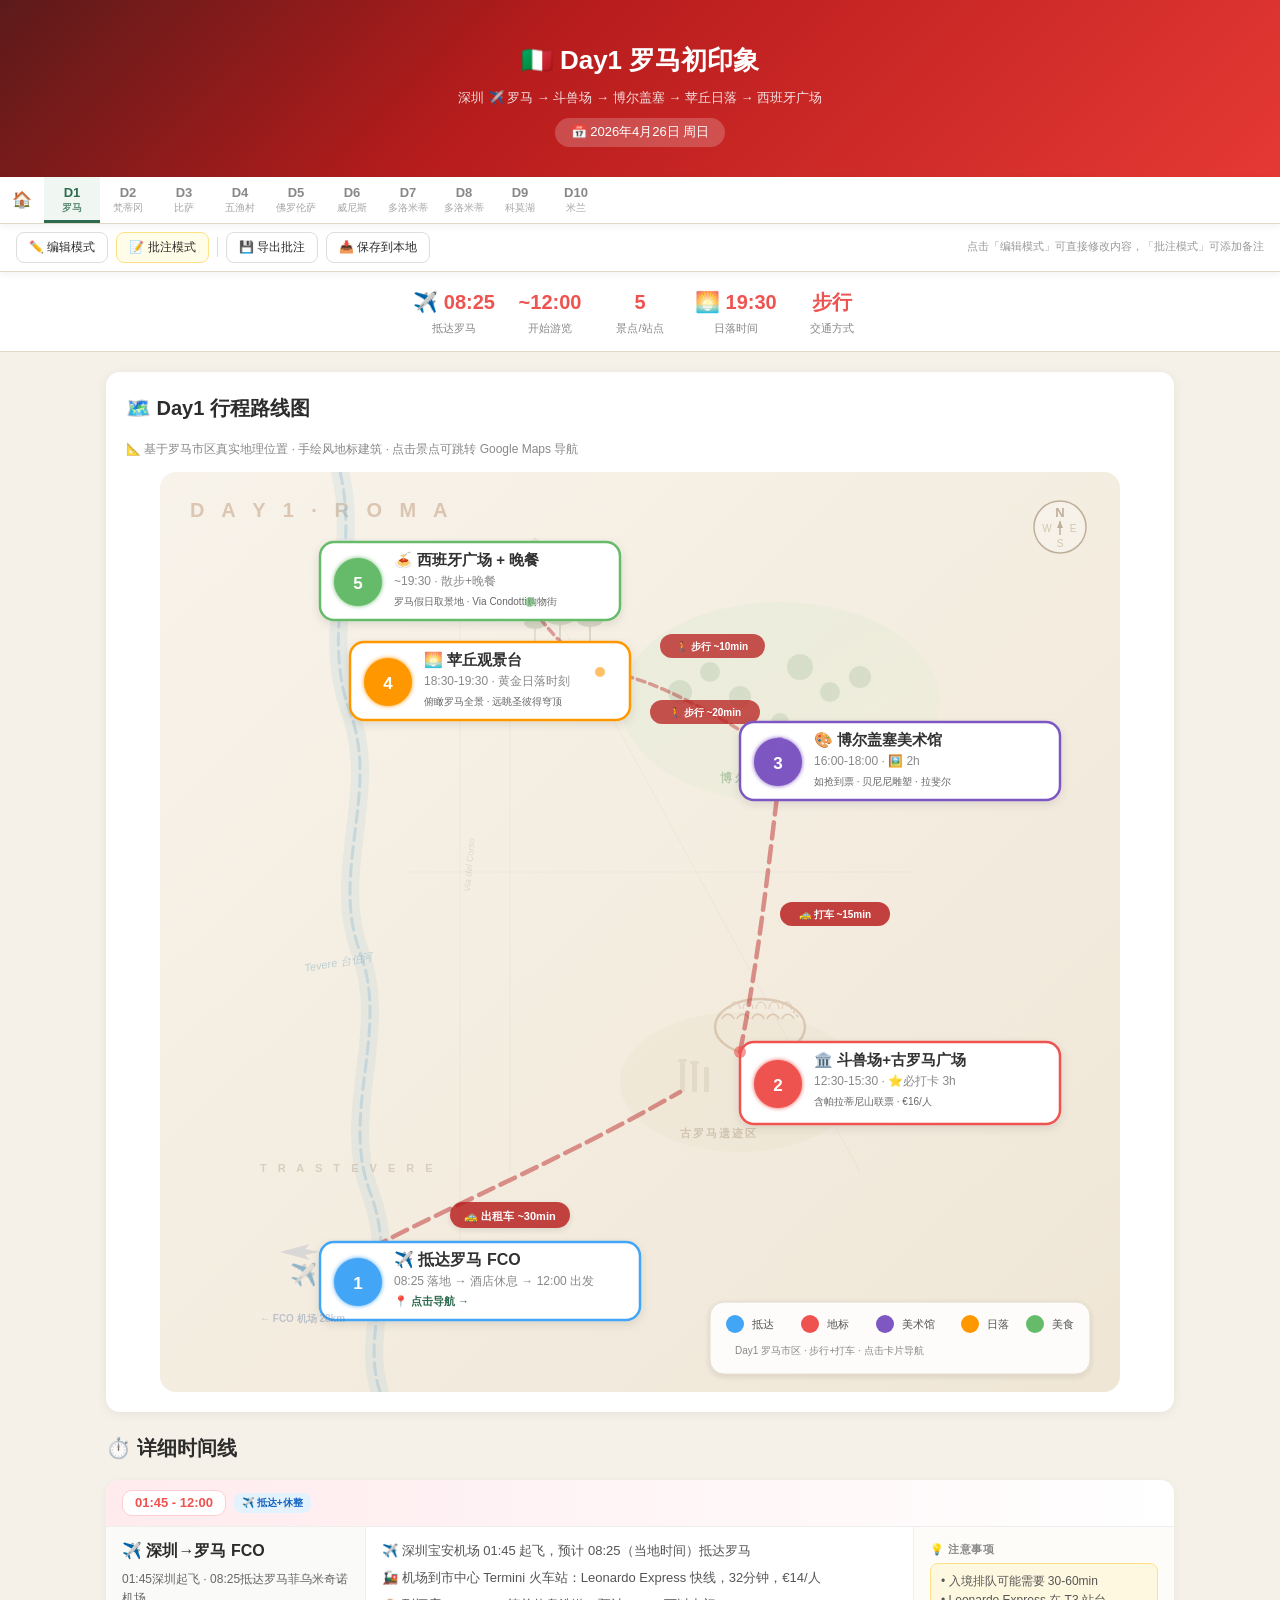
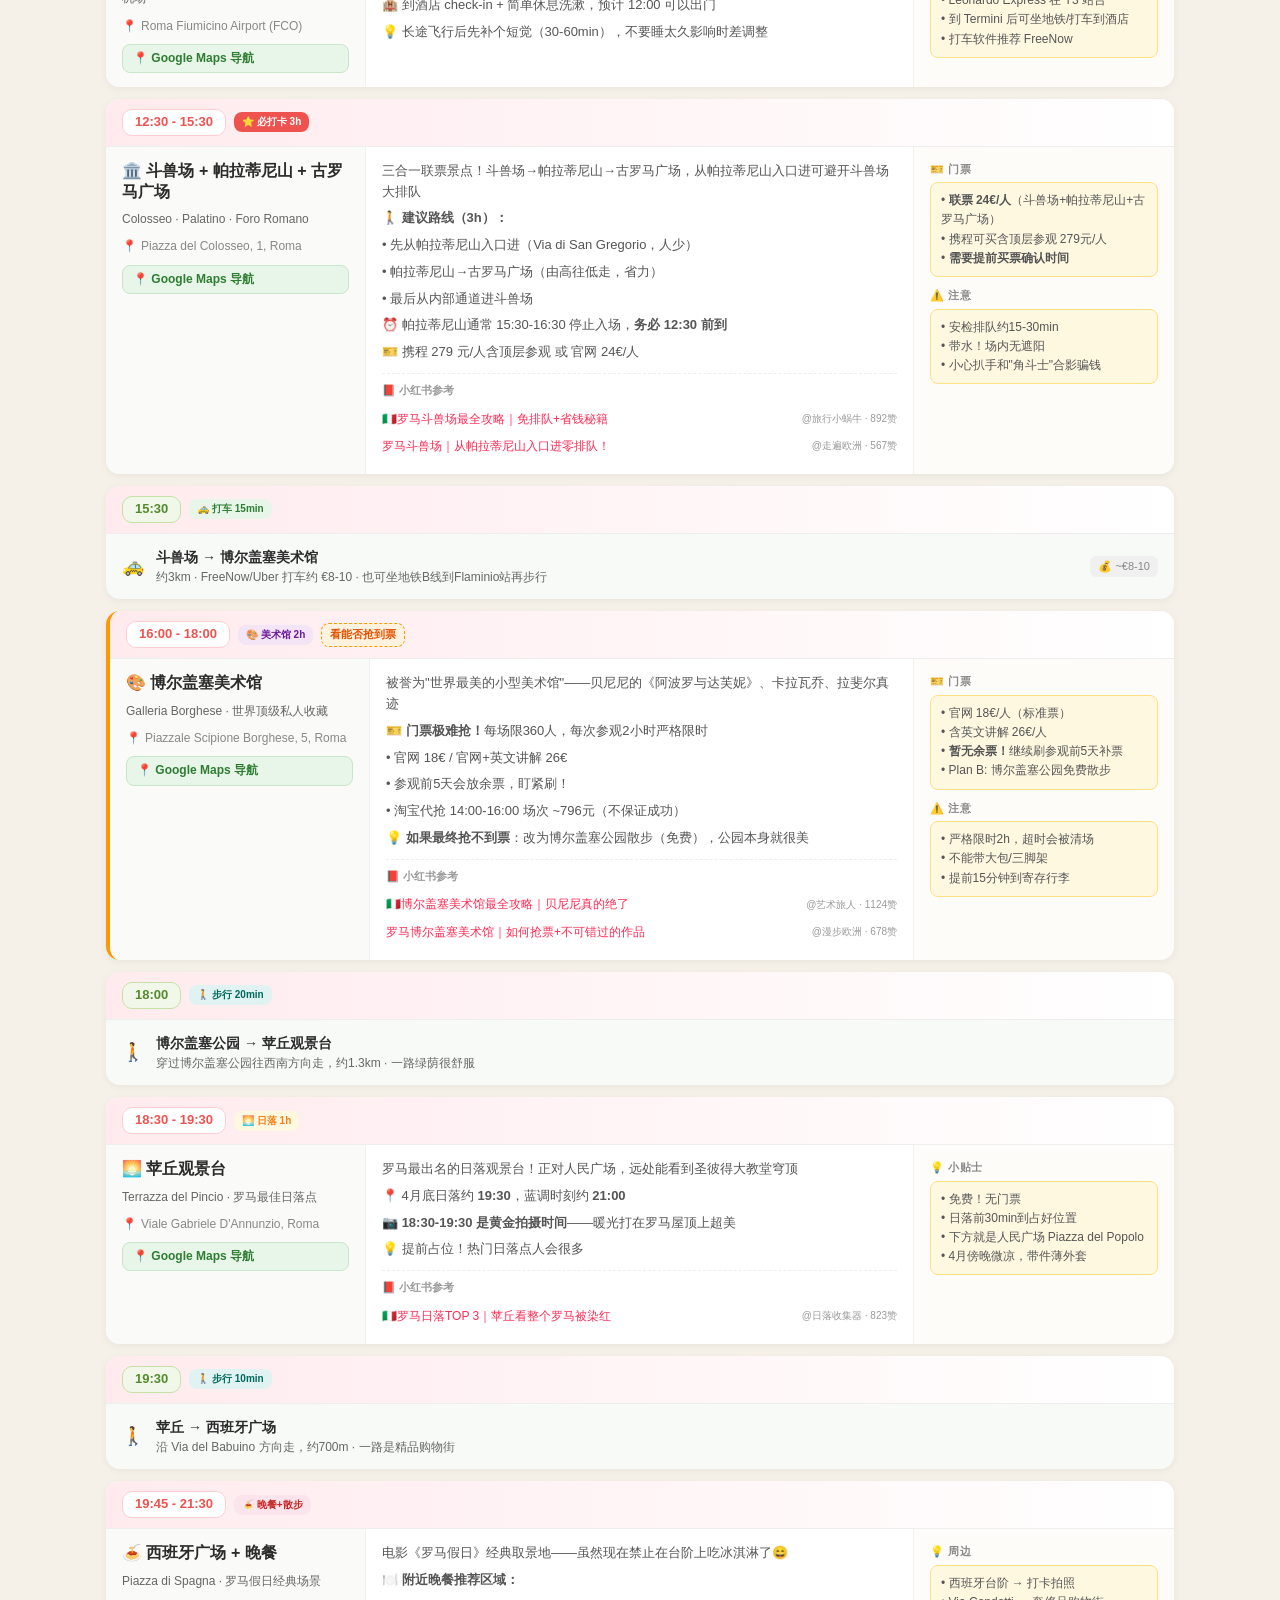
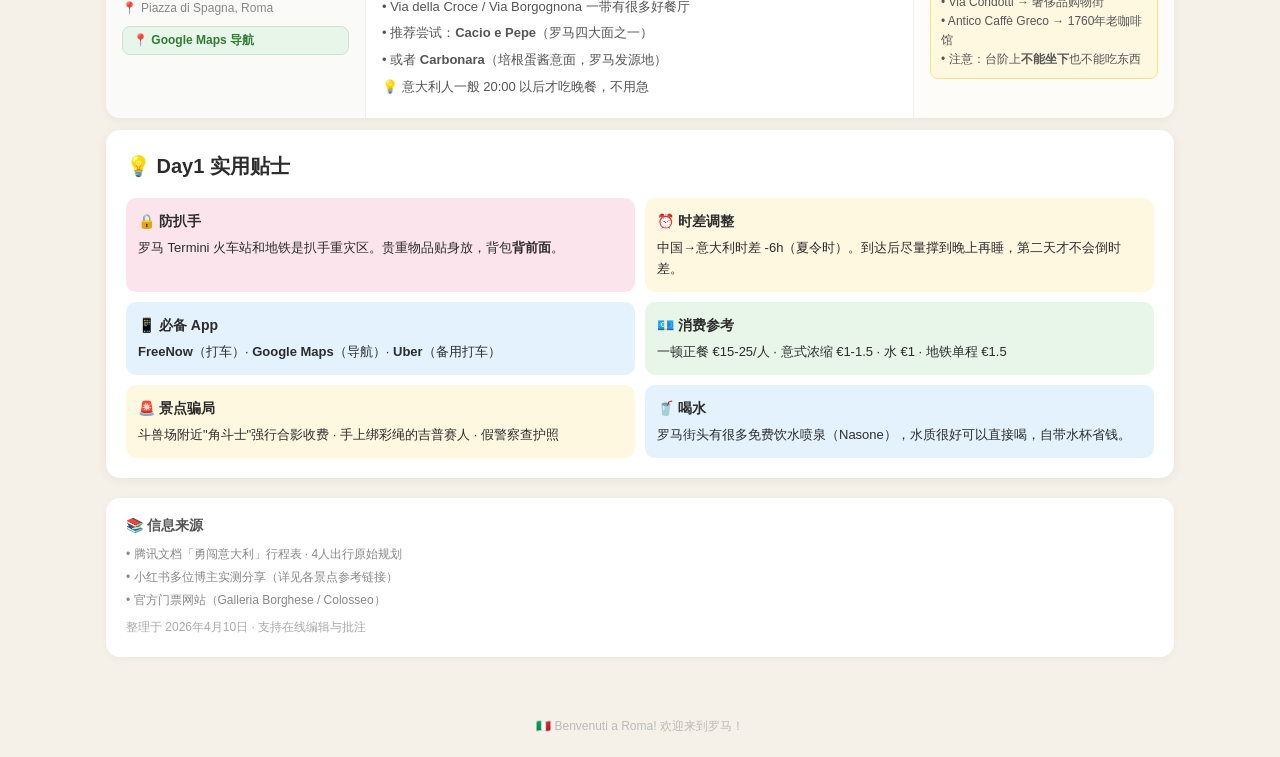
==== commit 26b44e40: "Mobile adaptation: add unified mobile-fix.css + allow pinch-zoom on all pages" ====
--- a/day1.html
+++ b/day1.html
@@ -2,7 +2,8 @@
 <html lang="zh-CN">
 <head>
 <meta charset="UTF-8">
-<meta name="viewport" content="width=device-width, initial-scale=1.0, user-scalable=no">
+<meta name="viewport" content="width=device-width, initial-scale=1.0, maximum-scale=5.0">
+<link rel="stylesheet" href="mobile-fix.css">
 <title>Day1 行程详细规划 | 抵达罗马·斗兽场·博尔盖塞·苹丘日落</title>
 <style>
   :root {
@@ -48,7 +49,7 @@
   .toolbar {
     position: sticky;
     top: 0;
-    z-index: 90;
+    z-index: 89;
     background: white;
     border-bottom: 1px solid var(--border);
     padding: 8px 16px;
@@ -296,6 +297,7 @@
     font-size: 16px;
   }
 
+
 </style>
 </head>
 <body>
@@ -1045,5 +1047,7 @@
 </script>
 
 <script>document.addEventListener("DOMContentLoaded",function(){var t=document.querySelector(".day-tab.active");if(t){t.scrollIntoView({inline:"center",block:"nearest"})}});</script>
+
+
 </body>
 </html>
--- a/mobile-fix.css
+++ b/mobile-fix.css
@@ -0,0 +1,135 @@
+/* =========================================================
+   移动端统一适配加固样式（Mobile Fix）
+   作用范围：deploy/ 下所有 HTML
+   更新日期：2026-04-20
+   原则：只做兜底修复，不破坏原页面设计
+   ========================================================= */
+
+/* ---------- 全局基础：防止页面整体溢出 ---------- */
+html, body {
+  max-width: 100%;
+  overflow-x: hidden;
+  -webkit-text-size-adjust: 100%;  /* 防止 iOS 横屏时字体被放大 */
+}
+
+/* 所有图片/视频/iframe/SVG 自动缩放 */
+img, video, iframe, svg {
+  max-width: 100%;
+  height: auto;
+}
+
+/* 长链接/长英文地址/电话 自动换行 */
+a, code, .break-all {
+  word-break: break-word;
+  overflow-wrap: anywhere;
+}
+
+/* ---------- 表格兜底：外层加横向滚动 ---------- */
+.table-scroll,
+table {
+  max-width: 100%;
+}
+
+/* 手机端：表格变成块级 + 横向可滚动（单元格仍可换行，超宽时才滚） */
+@media (max-width: 640px) {
+  table {
+    display: block;
+    overflow-x: auto;
+    -webkit-overflow-scrolling: touch;
+    max-width: 100%;
+  }
+  /* 表格单元格给一个最小宽度，避免挤成一团 */
+  table th, table td {
+    min-width: 70px;
+  }
+}
+
+/* ---------- 手机专属样式（≤640px） ---------- */
+@media (max-width: 640px) {
+  /* 容器 padding 收紧 */
+  body { padding: 12px 8px !important; font-size: 15px; }
+  .container, .wrap, main { padding: 12px 10px !important; }
+
+  /* 标题字号缩小 */
+  h1 { font-size: 22px !important; line-height: 1.3; }
+  h2 { font-size: 19px !important; line-height: 1.35; }
+  h3 { font-size: 17px !important; line-height: 1.4; }
+  h4 { font-size: 15px !important; }
+
+  /* 卡片通用收紧 */
+  .tip-card, .rest-card, .drive-card, .info-card, .stop-card {
+    padding: 12px !important;
+    font-size: 14px !important;
+  }
+  .tip-card h4 { font-size: 14px !important; }
+  .tip-card p { font-size: 13px !important; line-height: 1.6 !important; }
+
+  /* 网格统一单列 */
+  .tip-grid, .rest-grid, .info-grid, .card-grid, .compare-grid {
+    grid-template-columns: 1fr !important;
+    gap: 10px !important;
+  }
+
+  /* 时间轴（某些 day 页面用了 timeline 布局）单列化 */
+  .tl-item, .timeline-item {
+    grid-template-columns: 1fr !important;
+  }
+  .tl-left, .tl-mid, .tl-right {
+    border-right: none !important;
+    border-bottom: 1px solid #f0f0f0 !important;
+  }
+  .tl-right { border-bottom: none !important; }
+
+  /* Stats 栏 gap 缩小 */
+  .stats-bar, .stats { gap: 10px !important; flex-wrap: wrap; }
+
+  /* Toolbar hint 在手机上隐藏 */
+  .toolbar-hint, .desktop-only { display: none !important; }
+
+  /* Hero 区域 padding 收紧 */
+  .hero { padding: 20px 14px !important; }
+  .hero h1 { font-size: 22px !important; }
+  .hero .subtitle, .hero p { font-size: 13px !important; }
+
+  /* Day Tab 栏：字号微调 */
+  .day-tabs { padding: 6px 8px !important; }
+  .day-tab {
+    min-width: 52px !important;
+    padding: 6px 8px !important;
+  }
+  .day-tab .tab-day { font-size: 12px !important; }
+  .day-tab .tab-city { font-size: 9px !important; }
+
+  /* Drive card 弹性方向 */
+  .drive-card { flex-direction: column !important; align-items: flex-start !important; }
+
+  /* Google Maps 按钮在手机上加大点击区 */
+  .gmap-link, .btn, .action-btn {
+    min-height: 40px;
+    display: inline-flex !important;
+    align-items: center;
+    padding: 8px 12px !important;
+  }
+
+  /* 列表缩进收紧 */
+  ul, ol { padding-left: 20px !important; }
+
+  /* 长 URL / 地址强制换行 */
+  p, li, td, th, div { word-break: break-word; overflow-wrap: anywhere; }
+}
+
+/* ---------- 超小屏（≤380px，iPhone SE 等） ---------- */
+@media (max-width: 380px) {
+  body { font-size: 14px; }
+  h1 { font-size: 20px !important; }
+  h2 { font-size: 17px !important; }
+  .day-tab { min-width: 46px !important; padding: 5px 6px !important; }
+}
+
+/* ---------- 打印样式（方便打印 PDF 带走） ---------- */
+@media print {
+  .day-tabs, .toolbar, .add-note-btn, .back-btn { display: none !important; }
+  body { background: white !important; padding: 0 !important; }
+  a { color: #333 !important; text-decoration: underline; }
+  .container { padding: 0 !important; }
+}
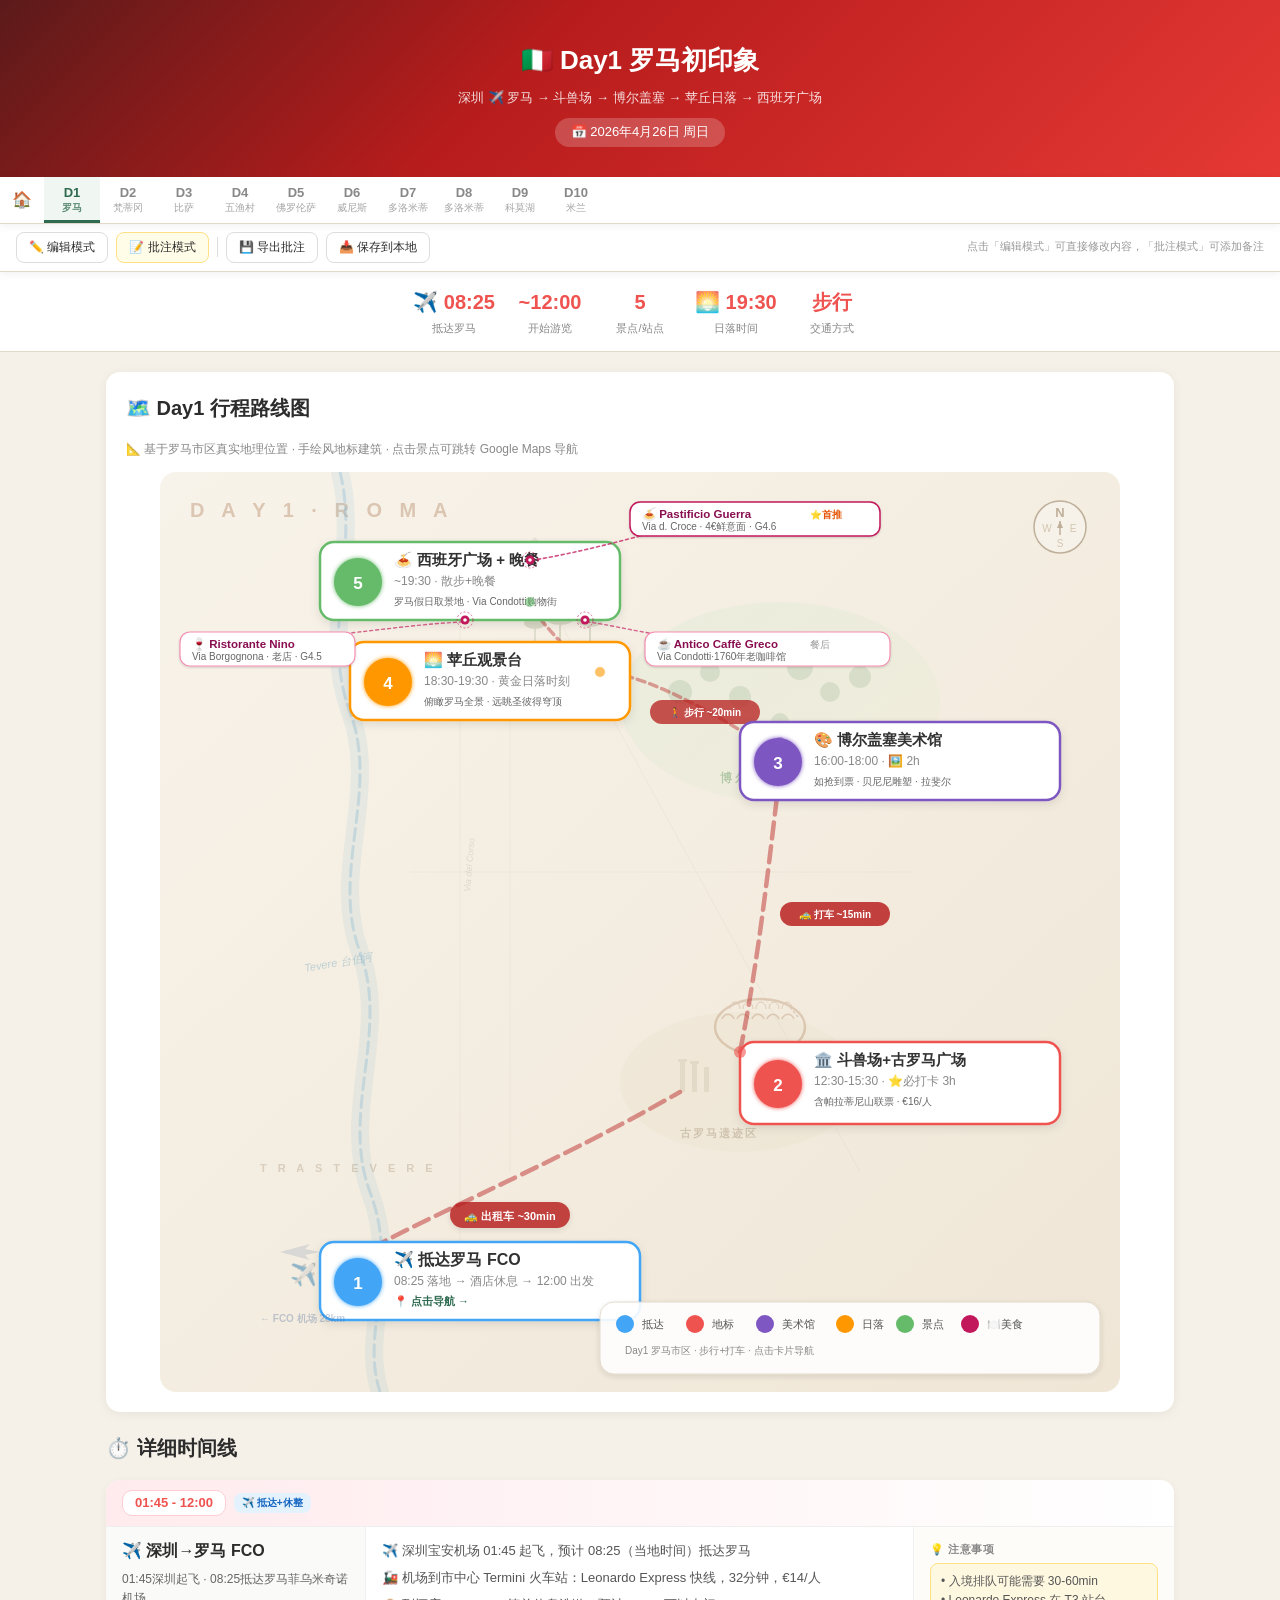
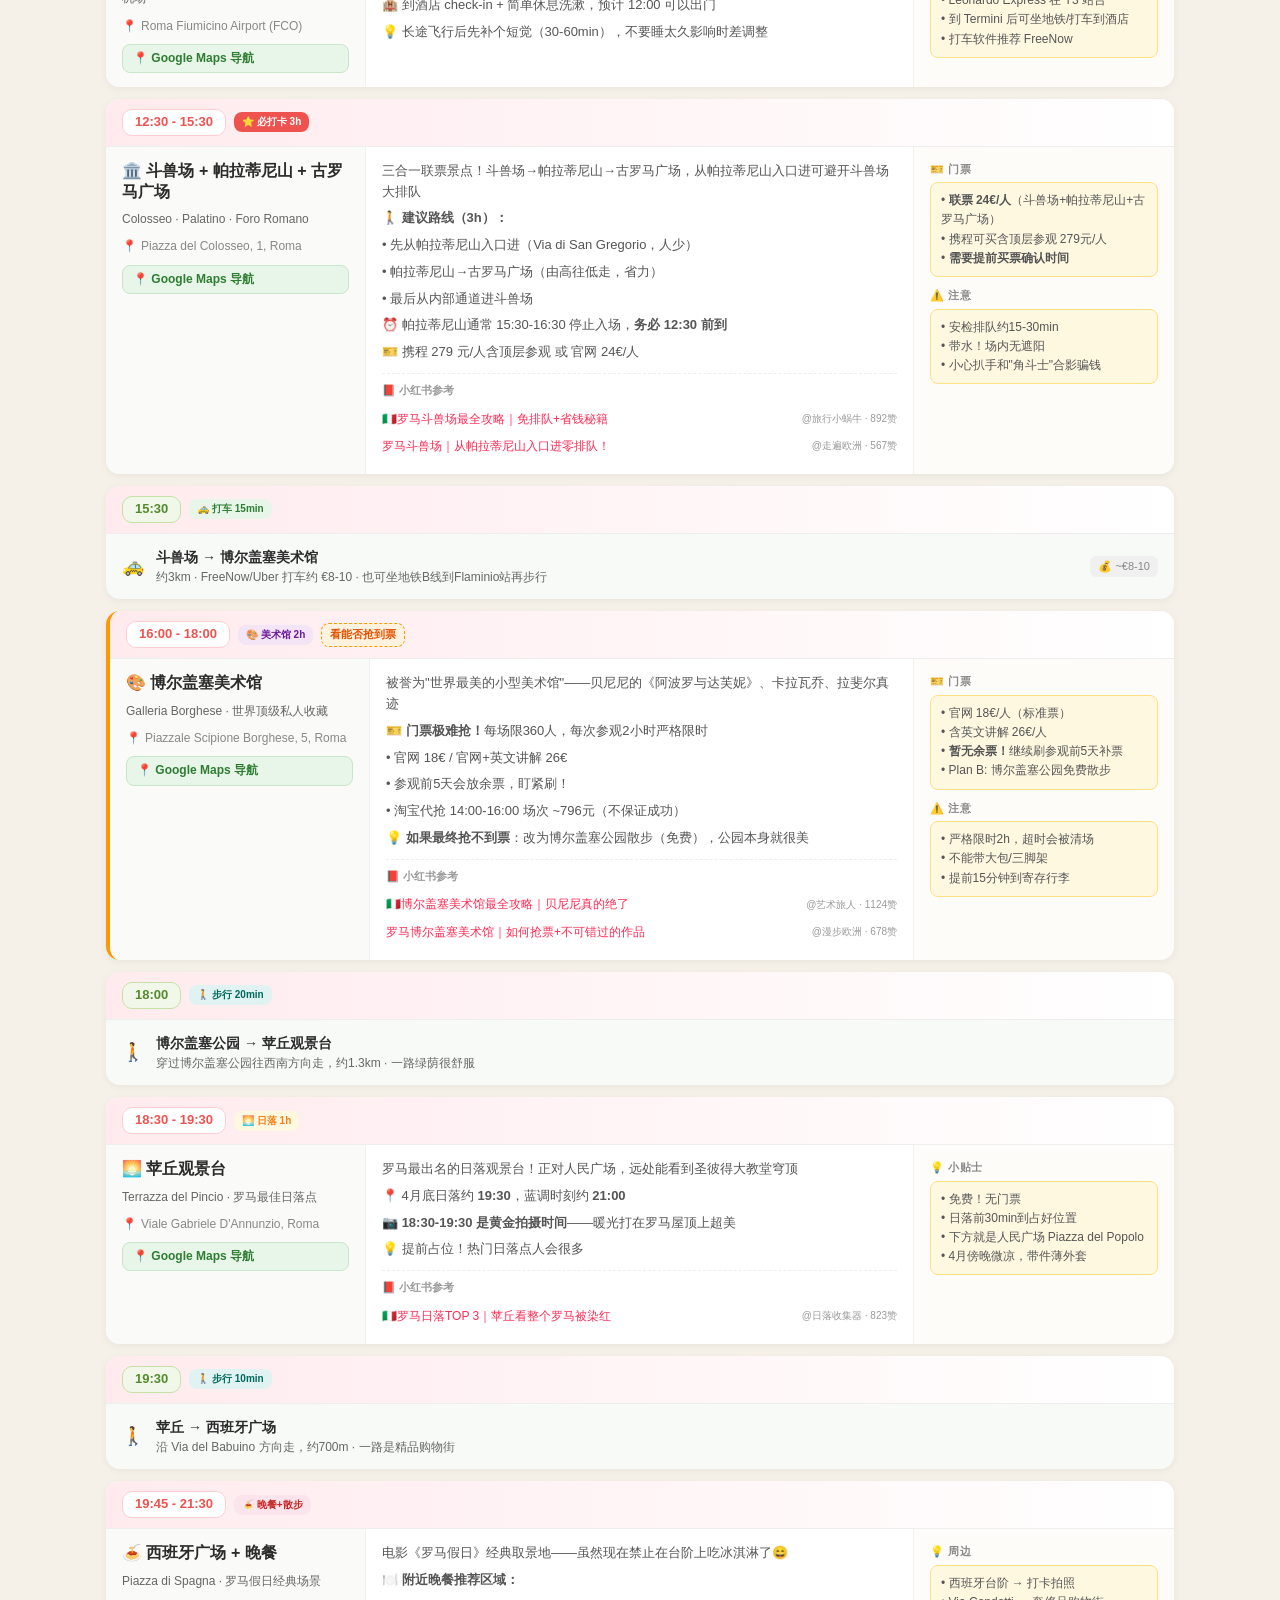
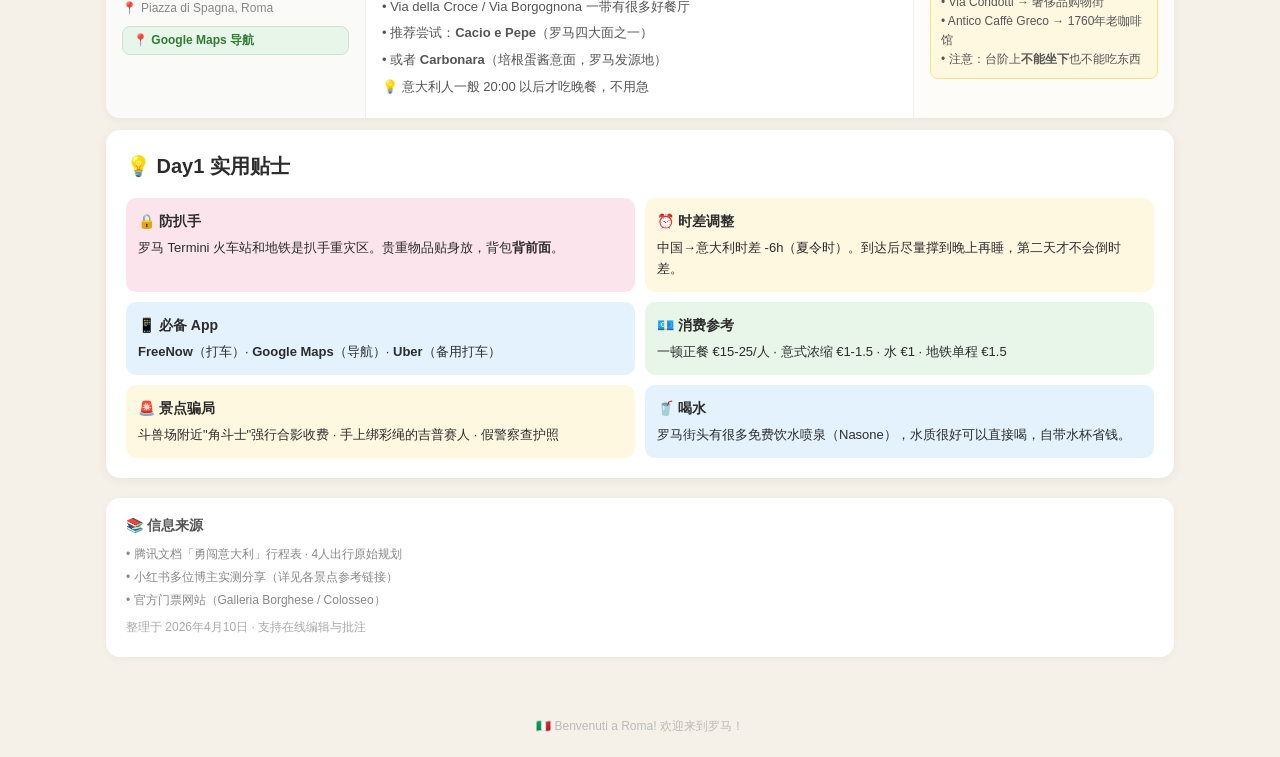
==== commit 003b7f03: "Day1+Day2 餐厅胶囊 v3：地理位置准确优先，允许曲线穿卡 Day1 新增 3 个餐厅胶囊（西班牙广场附近）： - Pastificio Guerra (Via della Croce 8, " ====
--- a/day1.html
+++ b/day1.html
@@ -577,6 +577,79 @@
     </a>
     <circle cx="370" cy="130" r="5" fill="#66bb6a" opacity="0.6"/>
 
+    <!-- ===== 🍽️ 餐厅标注（Day1 · 地理准确 v1） =====
+         真实地理 → SVG 映射：
+         - Pastificio Guerra (Via della Croce 8)：西班牙台阶北 50m → 胶囊在西班牙广场卡⑤右上方
+         - Ristorante Nino (Via Borgognona 11)：西班牙广场南 100m → 胶囊在西班牙广场卡⑤左下
+         - Antico Caffè Greco (Via Condotti 86)：西班牙广场西南 → 胶囊在西班牙广场卡⑤右下
+         
+         占用清单：
+         - 罗盘 (874-926, 29-81)
+         - 西班牙广场卡⑤ (160-460, 70-148)
+         - 苹丘卡④ (190-470, 170-248)
+         - 博尔盖塞卡③ (580-900, 250-328)
+    -->
+    <defs>
+      <filter id="foodShadow" x="-20%" y="-20%" width="140%" height="140%">
+        <feGaussianBlur in="SourceAlpha" stdDeviation="1.2"/>
+        <feOffset dx="0" dy="1" result="offsetblur"/>
+        <feComponentTransfer><feFuncA type="linear" slope="0.18"/></feComponentTransfer>
+        <feMerge><feMergeNode/><feMergeNode in="SourceGraphic"/></feMerge>
+      </filter>
+    </defs>
+    <g class="food-pins">
+
+      <!-- ① Pastificio Guerra · 晚餐首推 ⭐ — Via della Croce 8（西班牙台阶正北 50m）
+           胶囊：(470,30)-(720,64) — 西班牙广场卡⑤(y=70-148)正上方、罗盘(x>874)左
+           地标：(370,88) — 西班牙广场卡⑤顶内 18px
+           曲线：胶囊左下(480,64)→地标(370,88)，短 7 点钟方向弧 -->
+      <a href="https://www.google.com/maps/search/?api=1&amp;query=Pastificio+Guerra+Via+della+Croce+Roma" target="_blank">
+        <g cursor="pointer">
+          <path d="M 480,64 C 450,72 410,82 374,88" fill="none" stroke="#c2185b" stroke-width="1.6" stroke-dasharray="3,3" opacity="0.75" stroke-linecap="round"/>
+          <circle cx="370" cy="88" r="8" fill="none" stroke="#c2185b" stroke-width="1" stroke-dasharray="2,2" opacity="0.6"/>
+          <circle cx="370" cy="88" r="4.5" fill="#c2185b"/>
+          <circle cx="370" cy="88" r="1.8" fill="#fff"/>
+          <rect x="470" y="30" width="250" height="34" rx="10" fill="#fff" stroke="#c2185b" stroke-width="1.5" filter="url(#foodShadow)"/>
+          <text x="482" y="46" font-size="11.5" fill="#880e4f" font-weight="700">🍝 Pastificio Guerra</text>
+          <text x="650" y="46" font-size="9.5" fill="#e65100" font-weight="700">⭐首推</text>
+          <text x="482" y="58" font-size="10" fill="#666">Via d. Croce · 4€鲜意面 · G4.6</text>
+        </g>
+      </a>
+
+      <!-- ② Ristorante Nino · 传统晚餐 — Via Borgognona 11（西班牙广场南 100m）
+           胶囊：(20,160)-(195,194) — 西班牙广场卡⑤(y=70-148)下方、苹丘卡④(x>190)左外
+           地标：(305,148) — 西班牙广场卡⑤底内 0px
+           曲线：胶囊右上(180,162)→地标(305,150)，短 1 点钟方向弧（擦过西班牙广场卡底）-->
+      <a href="https://www.google.com/maps/search/?api=1&amp;query=Ristorante+Nino+Via+Borgognona+Roma" target="_blank">
+        <g cursor="pointer">
+          <path d="M 180,162 C 220,158 260,152 302,150" fill="none" stroke="#c2185b" stroke-width="1.4" stroke-dasharray="3,3" opacity="0.65" stroke-linecap="round"/>
+          <circle cx="305" cy="148" r="8" fill="none" stroke="#c2185b" stroke-width="1" stroke-dasharray="2,2" opacity="0.6"/>
+          <circle cx="305" cy="148" r="4.5" fill="#c2185b"/>
+          <circle cx="305" cy="148" r="1.8" fill="#fff"/>
+          <rect x="20" y="160" width="175" height="34" rx="10" fill="#fff" stroke="#f48fb1" stroke-width="1.2" filter="url(#foodShadow)"/>
+          <text x="32" y="176" font-size="11.5" fill="#880e4f" font-weight="700">🍷 Ristorante Nino</text>
+          <text x="32" y="188" font-size="10" fill="#666">Via Borgognona · 老店 · G4.5</text>
+        </g>
+      </a>
+
+      <!-- ③ Antico Caffè Greco · 餐后咖啡 — Via Condotti 86（西班牙广场西南 200m）
+           胶囊：(485,160)-(730,194) — 西班牙广场卡⑤(y=70-148)下方、苹丘卡④(x<470)右外
+           地标：(425,148) — 西班牙广场卡⑤底内偏右
+           曲线：胶囊左上(495,162)→地标(425,150)，短 11 点钟方向弧 -->
+      <a href="https://www.google.com/maps/search/?api=1&amp;query=Antico+Caffe+Greco+Via+Condotti+Roma" target="_blank">
+        <g cursor="pointer">
+          <path d="M 495,162 C 470,158 445,152 428,150" fill="none" stroke="#c2185b" stroke-width="1.4" stroke-dasharray="3,3" opacity="0.65" stroke-linecap="round"/>
+          <circle cx="425" cy="148" r="8" fill="none" stroke="#c2185b" stroke-width="1" stroke-dasharray="2,2" opacity="0.6"/>
+          <circle cx="425" cy="148" r="4.5" fill="#c2185b"/>
+          <circle cx="425" cy="148" r="1.8" fill="#fff"/>
+          <rect x="485" y="160" width="245" height="34" rx="10" fill="#fff" stroke="#f48fb1" stroke-width="1.2" filter="url(#foodShadow)"/>
+          <text x="497" y="176" font-size="11.5" fill="#880e4f" font-weight="700">☕ Antico Caffè Greco</text>
+          <text x="650" y="176" font-size="9.5" fill="#999" font-weight="500">餐后</text>
+          <text x="497" y="188" font-size="10" fill="#666">Via Condotti·1760年老咖啡馆</text>
+        </g>
+      </a>
+    </g>
+
     <!-- ===== AREA LABELS ===== -->
     <text x="100" y="700" font-size="11" fill="#8b7355" opacity="0.25" font-weight="600" letter-spacing="4">T R A S T E V E R E</text>
 
@@ -586,13 +659,14 @@
     </g>
 
     <!-- ===== LEGEND ===== -->
-    <g transform="translate(550,830)">
-      <rect width="380" height="72" rx="14" fill="white" opacity="0.9" stroke="#e0d8c8" stroke-width="1" filter="url(#shadow)"/>
+    <g transform="translate(440,830)">
+      <rect width="500" height="72" rx="14" fill="white" opacity="0.9" stroke="#e0d8c8" stroke-width="1" filter="url(#shadow)"/>
       <circle cx="25" cy="22" r="9" fill="#42a5f5"/><text x="42" y="26" font-size="11" fill="#555">抵达</text>
-      <circle cx="100" cy="22" r="9" fill="#ef5350"/><text x="117" y="26" font-size="11" fill="#555">地标</text>
-      <circle cx="175" cy="22" r="9" fill="#7e57c2"/><text x="192" y="26" font-size="11" fill="#555">美术馆</text>
-      <circle cx="260" cy="22" r="9" fill="#ff9800"/><text x="277" y="26" font-size="11" fill="#555">日落</text>
-      <circle cx="325" cy="22" r="9" fill="#66bb6a"/><text x="342" y="26" font-size="11" fill="#555">美食</text>
+      <circle cx="95" cy="22" r="9" fill="#ef5350"/><text x="112" y="26" font-size="11" fill="#555">地标</text>
+      <circle cx="165" cy="22" r="9" fill="#7e57c2"/><text x="182" y="26" font-size="11" fill="#555">美术馆</text>
+      <circle cx="245" cy="22" r="9" fill="#ff9800"/><text x="262" y="26" font-size="11" fill="#555">日落</text>
+      <circle cx="305" cy="22" r="9" fill="#66bb6a"/><text x="322" y="26" font-size="11" fill="#555">景点</text>
+      <circle cx="370" cy="22" r="9" fill="#c2185b"/><text x="387" y="26" font-size="11" fill="#555">🍽️美食</text>
       <text x="25" y="52" font-size="10" fill="#888">Day1 罗马市区 · 步行+打车 · 点击卡片导航</text>
     </g>
   </svg>
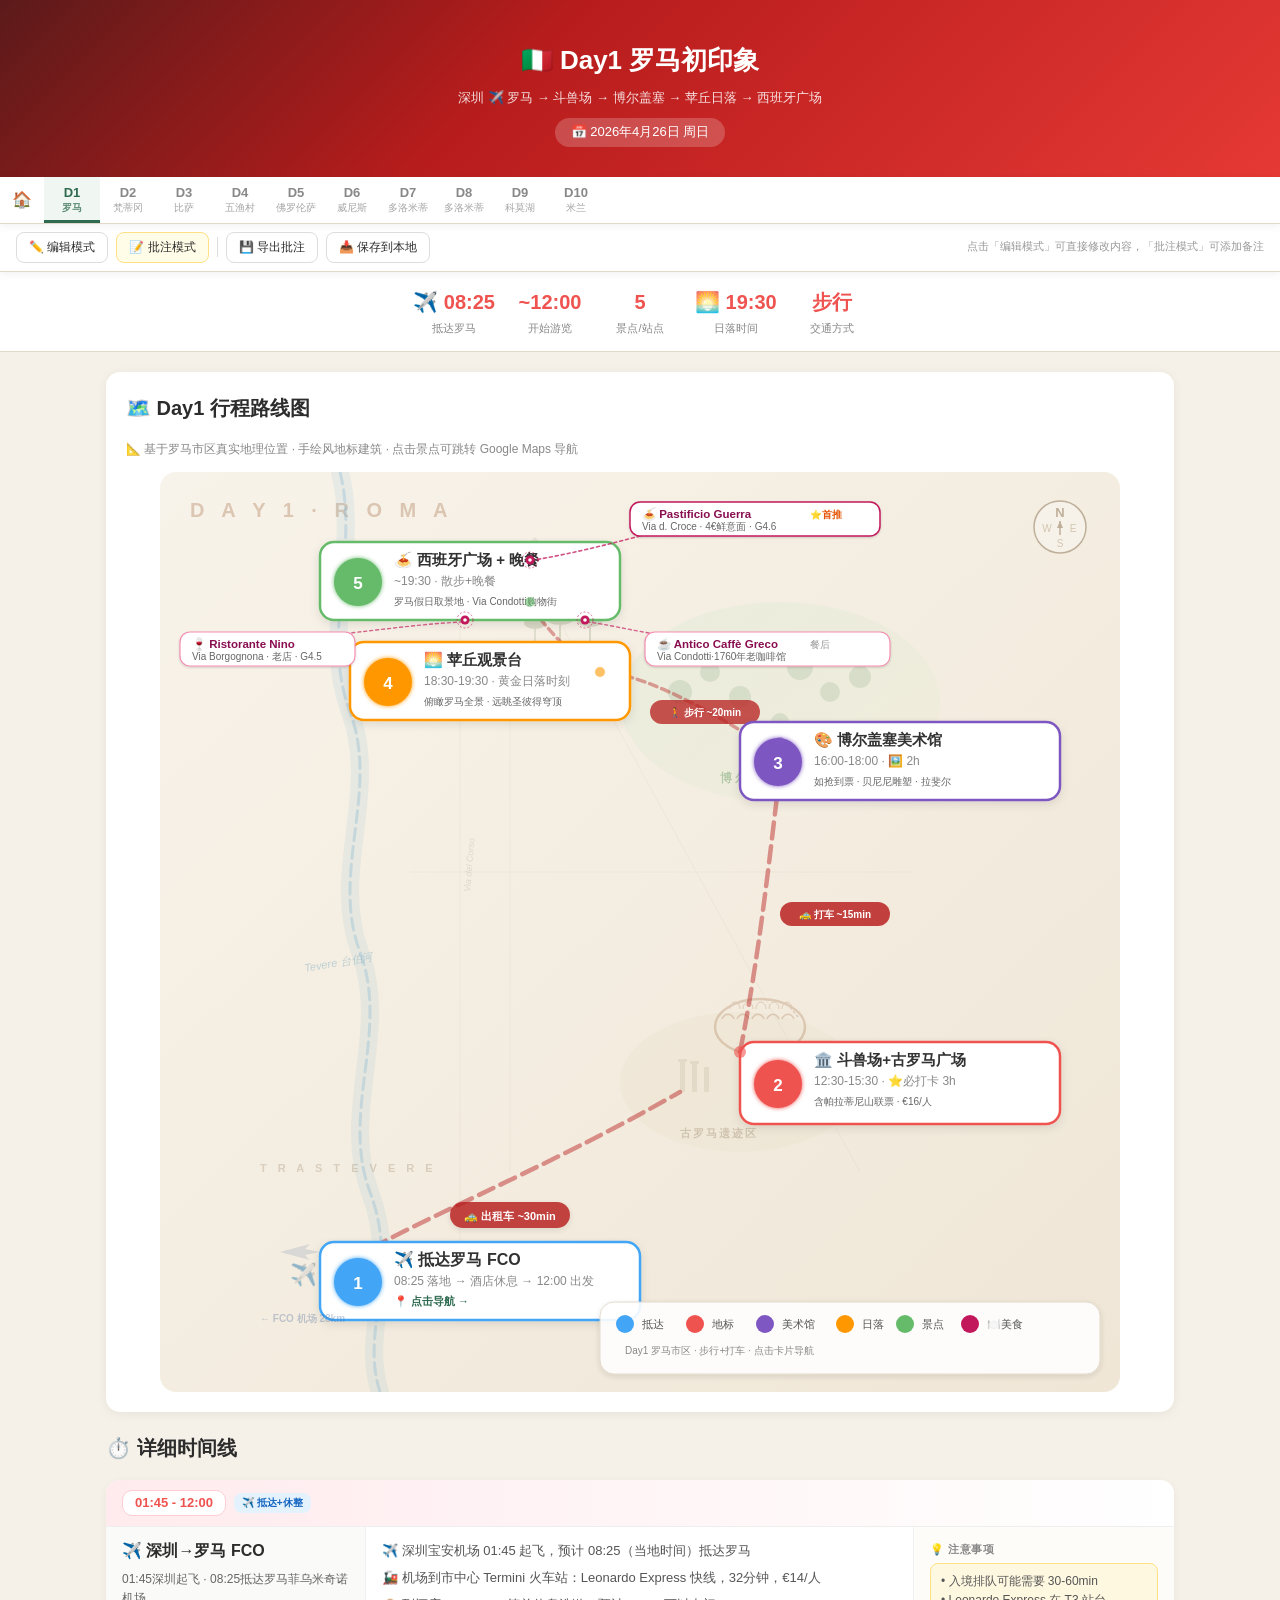
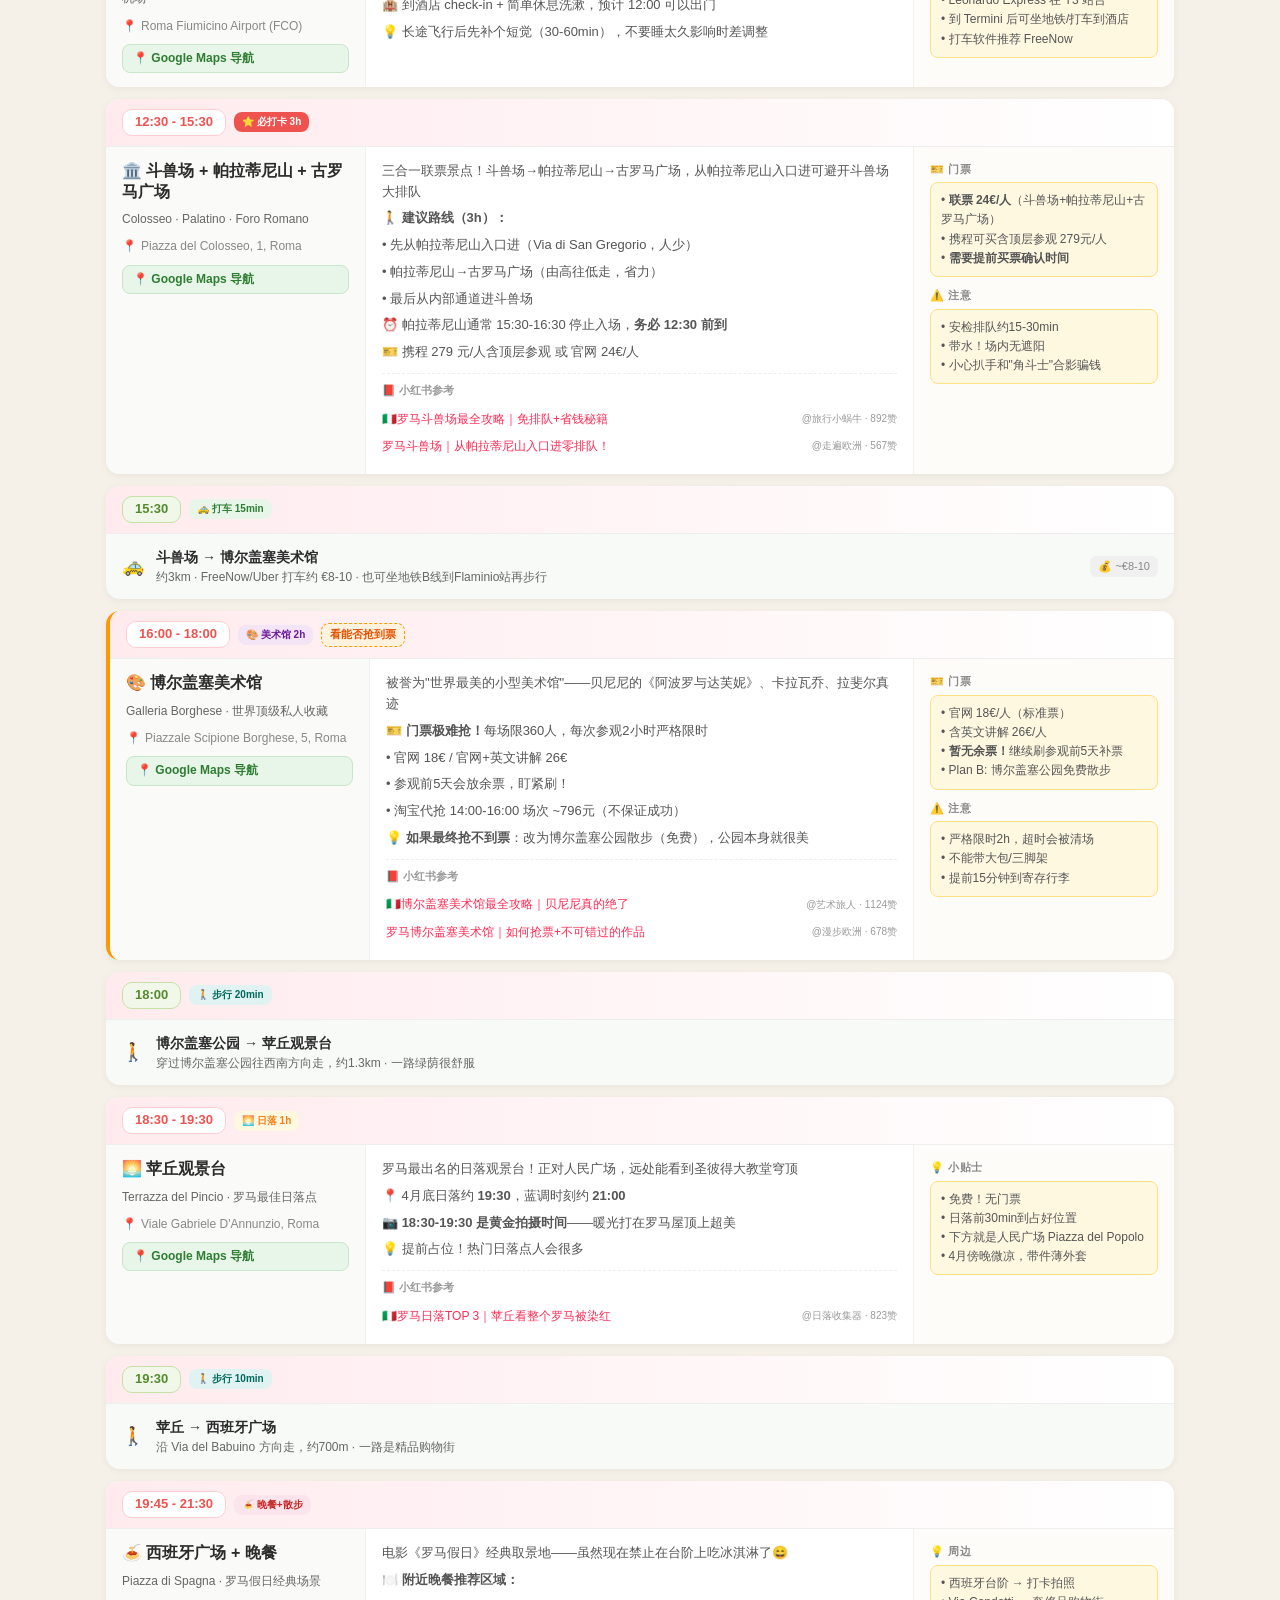
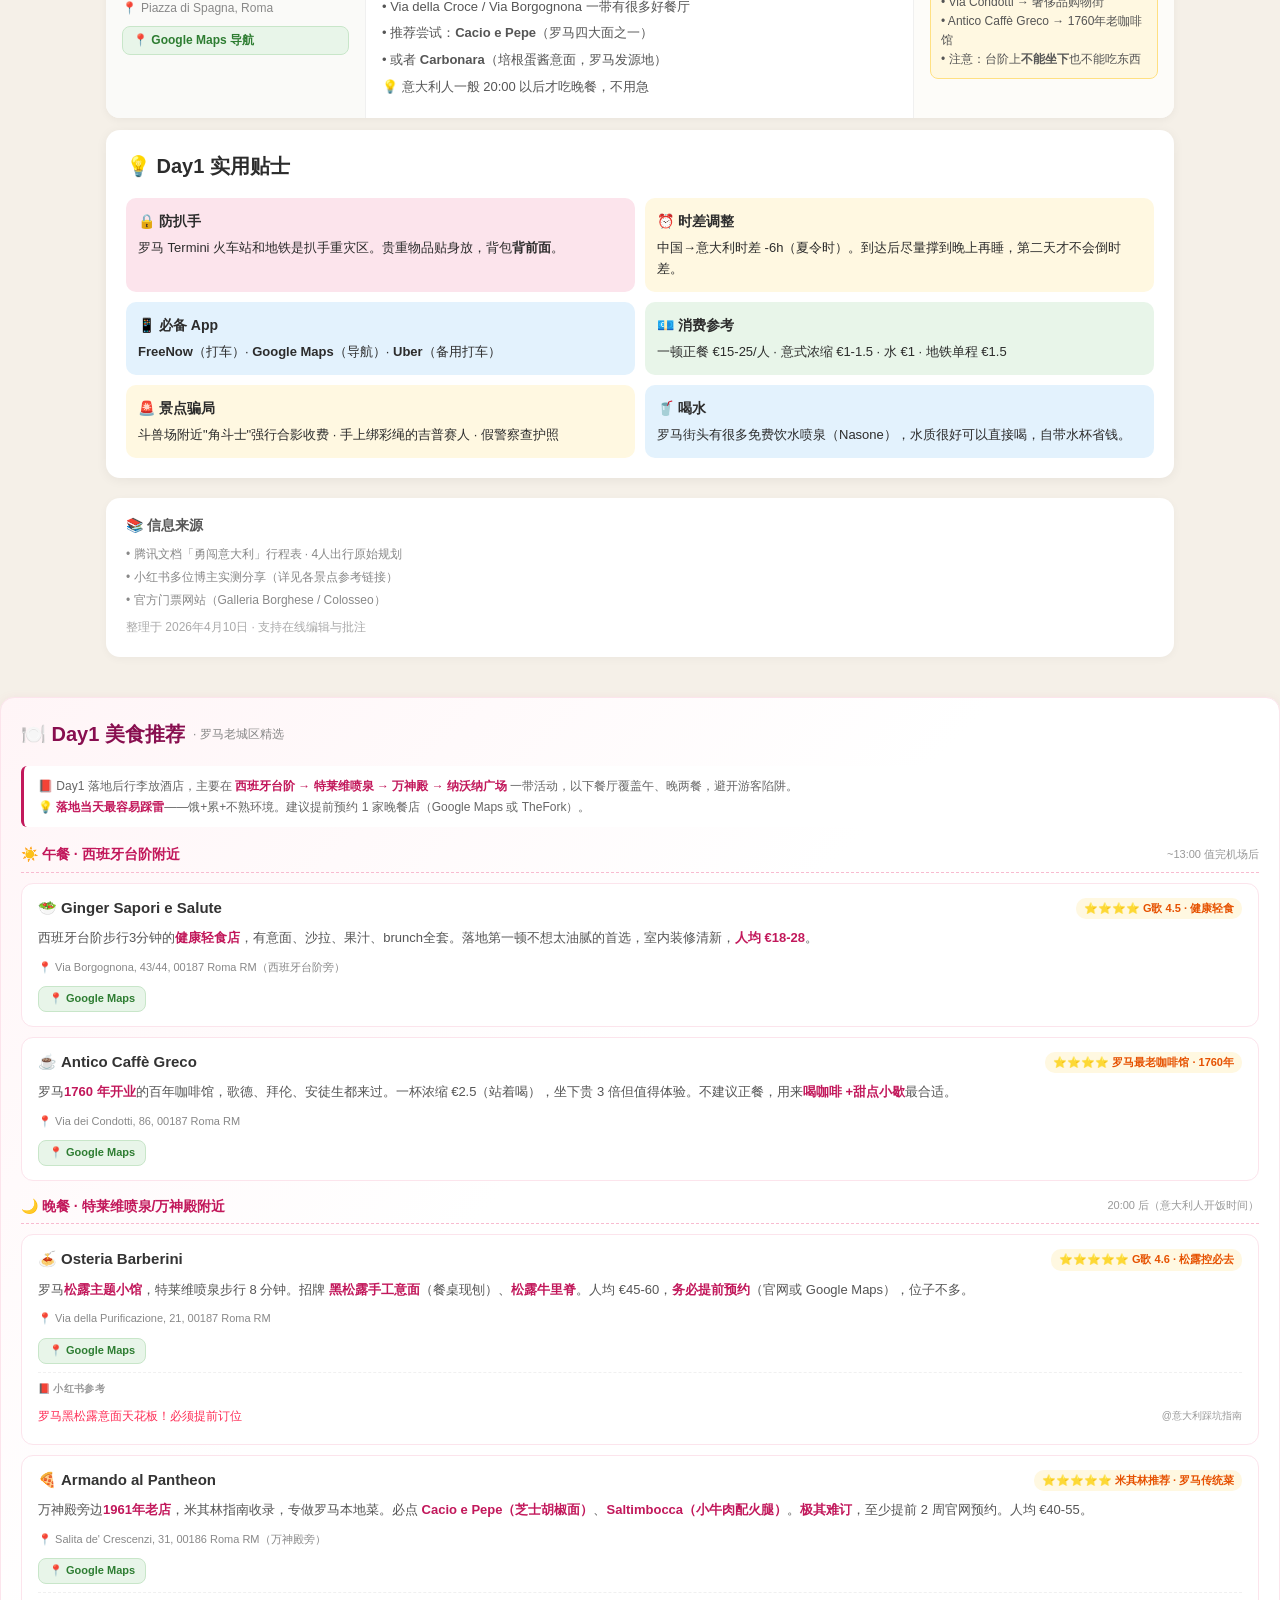
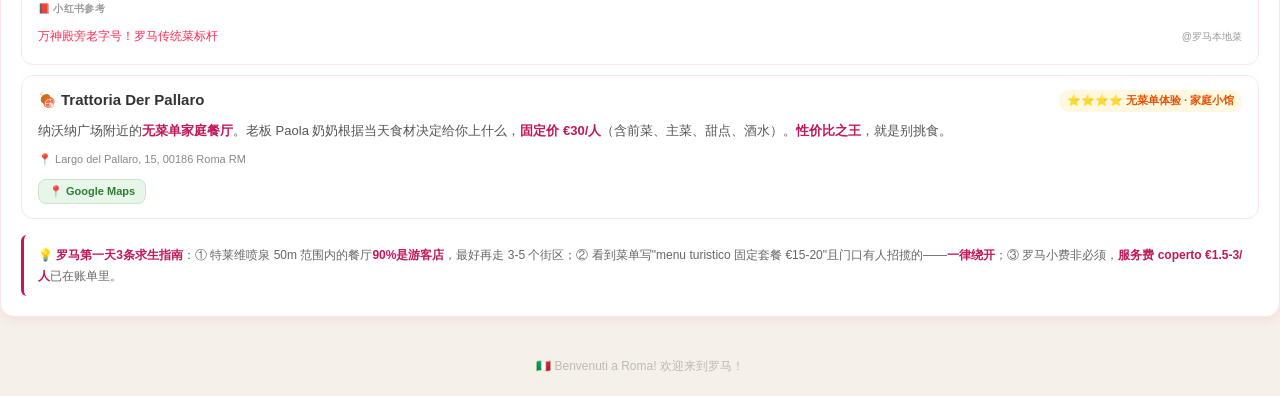
==== commit ef26a508: "feat: 新增9天美食攻略模块 + Day7路线图防重叠优化" ====
--- a/day1.html
+++ b/day1.html
@@ -298,6 +298,148 @@
   }
 
 
+
+  /* ===== 🍽️ 美食推荐模块（全局） ===== */
+  .food-section {
+    background: linear-gradient(135deg, #fff5f7 0%, #fff 40%);
+    border-radius: 14px;
+    padding: 20px;
+    margin-bottom: 20px;
+    box-shadow: 0 2px 12px rgba(194,24,91,0.08);
+    border: 1px solid #fce4ec;
+  }
+  .food-section .section-title { color: #880e4f; }
+  .food-intro {
+    background: #fff;
+    border-left: 3px solid #c2185b;
+    padding: 10px 14px;
+    border-radius: 6px;
+    font-size: 12px;
+    color: #666;
+    margin-bottom: 16px;
+    line-height: 1.7;
+  }
+  .food-intro strong { color: #c2185b; }
+  .food-slot-title {
+    font-size: 14px;
+    font-weight: 700;
+    color: #c2185b;
+    margin: 14px 0 10px;
+    display: flex;
+    align-items: center;
+    gap: 6px;
+    padding-bottom: 6px;
+    border-bottom: 1px dashed #f8bbd0;
+  }
+  .food-slot-title .slot-time {
+    font-size: 11px;
+    font-weight: 500;
+    color: #999;
+    margin-left: auto;
+  }
+  .food-card {
+    background: #fff;
+    border: 1px solid #fce4ec;
+    border-radius: 12px;
+    padding: 14px 16px;
+    margin-bottom: 10px;
+    transition: all 0.2s;
+  }
+  .food-card:hover { border-color: #c2185b; box-shadow: 0 4px 12px rgba(194,24,91,0.1); }
+  .food-card-header {
+    display: flex;
+    align-items: flex-start;
+    justify-content: space-between;
+    gap: 10px;
+    margin-bottom: 8px;
+    flex-wrap: wrap;
+  }
+  .food-card-name {
+    font-size: 15px;
+    font-weight: 700;
+    color: #333;
+    line-height: 1.3;
+  }
+  .food-card-name .food-icon { color: #c2185b; margin-right: 4px; }
+  .food-card-rating {
+    font-size: 11px;
+    background: #fff8e1;
+    color: #e65100;
+    padding: 2px 8px;
+    border-radius: 10px;
+    white-space: nowrap;
+    font-weight: 600;
+  }
+  .food-card-desc {
+    font-size: 13px;
+    color: #555;
+    line-height: 1.65;
+    margin-bottom: 10px;
+  }
+  .food-card-desc strong { color: #c2185b; }
+  .food-card-addr {
+    font-size: 11px;
+    color: #888;
+    margin-bottom: 8px;
+    display: flex;
+    align-items: flex-start;
+    gap: 4px;
+  }
+  .food-gmap-link {
+    display: inline-flex;
+    align-items: center;
+    gap: 3px;
+    background: #e8f5e9;
+    color: #2e7d32;
+    padding: 3px 10px;
+    border-radius: 8px;
+    font-size: 11px;
+    font-weight: 600;
+    text-decoration: none;
+    border: 1px solid #c8e6c9;
+    margin-right: 6px;
+    transition: all 0.2s;
+  }
+  .food-gmap-link:hover { background: #2e7d32; color: white; }
+  .food-xhs-block {
+    margin-top: 8px;
+    padding-top: 8px;
+    border-top: 1px dashed #f0f0f0;
+  }
+  .food-xhs-title {
+    font-size: 10px;
+    color: #999;
+    font-weight: 700;
+    margin-bottom: 6px;
+    letter-spacing: 0.3px;
+  }
+  .food-xhs-item {
+    display: flex;
+    align-items: center;
+    gap: 6px;
+    padding: 4px 0;
+    font-size: 12px;
+  }
+  .food-xhs-item a {
+    color: #fe2c55;
+    text-decoration: none;
+    font-weight: 500;
+    flex: 1;
+    overflow: hidden;
+    text-overflow: ellipsis;
+    white-space: nowrap;
+  }
+  .food-xhs-item a:hover { text-decoration: underline; }
+  .food-xhs-item .xhs-meta {
+    font-size: 10px;
+    color: #999;
+    white-space: nowrap;
+  }
+  @media (max-width: 640px) {
+    .food-card-header { flex-direction: column; align-items: flex-start; gap: 4px; }
+    .food-card-name { font-size: 14px; }
+  }
+
 </style>
 </head>
 <body>
@@ -1001,6 +1143,73 @@
 
 </div>
 
+
+
+<!-- ===== 🍽️ Day1 美食推荐（小红书精选） ===== -->
+<div class="food-section">
+  <h2 class="section-title">🍽️ Day1 美食推荐 <span style="font-size:12px;font-weight:500;color:#888;">· 罗马老城区精选</span></h2>
+
+  <div class="food-intro">📕 Day1 落地后行李放酒店，主要在 <strong>西班牙台阶 → 特莱维喷泉 → 万神殿 → 纳沃纳广场</strong> 一带活动，以下餐厅覆盖午、晚两餐，避开游客陷阱。<br>💡 <strong>落地当天最容易踩雷</strong>——饿+累+不熟环境。建议提前预约 1 家晚餐店（Google Maps 或 TheFork）。</div>
+
+  <div class="food-slot-title">☀️ 午餐 · 西班牙台阶附近 <span class="slot-time">~13:00 值完机场后</span></div>
+  
+  <div class="food-card">
+    <div class="food-card-header">
+      <div class="food-card-name"><span class="food-icon">🥗</span>Ginger Sapori e Salute</div>
+      <div class="food-card-rating">⭐⭐⭐⭐ G歌 4.5 · 健康轻食</div>
+    </div>
+    <div class="food-card-desc">西班牙台阶步行3分钟的<strong>健康轻食店</strong>，有意面、沙拉、果汁、brunch全套。落地第一顿不想太油腻的首选，室内装修清新，<strong>人均 €18-28</strong>。</div>
+    <div class="food-card-addr">📍 Via Borgognona, 43/44, 00187 Roma RM（西班牙台阶旁）</div>
+    <a class="food-gmap-link" href="https://www.google.com/maps/search/?api=1&query=Ginger+Sapori+e+Salute+Rome" target="_blank">📍 Google Maps</a>
+    
+  </div>
+  <div class="food-card">
+    <div class="food-card-header">
+      <div class="food-card-name"><span class="food-icon">☕</span>Antico Caffè Greco</div>
+      <div class="food-card-rating">⭐⭐⭐⭐ 罗马最老咖啡馆 · 1760年</div>
+    </div>
+    <div class="food-card-desc">罗马<strong>1760 年开业</strong>的百年咖啡馆，歌德、拜伦、安徒生都来过。一杯浓缩 €2.5（站着喝），坐下贵 3 倍但值得体验。不建议正餐，用来<strong>喝咖啡 +甜点小歇</strong>最合适。</div>
+    <div class="food-card-addr">📍 Via dei Condotti, 86, 00187 Roma RM</div>
+    <a class="food-gmap-link" href="https://www.google.com/maps/search/?api=1&query=Antico+Caffe+Greco+Rome" target="_blank">📍 Google Maps</a>
+    
+  </div>
+
+  <div class="food-slot-title">🌙 晚餐 · 特莱维喷泉/万神殿附近 <span class="slot-time">20:00 后（意大利人开饭时间）</span></div>
+  
+  <div class="food-card">
+    <div class="food-card-header">
+      <div class="food-card-name"><span class="food-icon">🍝</span>Osteria Barberini</div>
+      <div class="food-card-rating">⭐⭐⭐⭐⭐ G歌 4.6 · 松露控必去</div>
+    </div>
+    <div class="food-card-desc">罗马<strong>松露主题小馆</strong>，特莱维喷泉步行 8 分钟。招牌 <strong>黑松露手工意面</strong>（餐桌现刨）、<strong>松露牛里脊</strong>。人均 €45-60，<strong>务必提前预约</strong>（官网或 Google Maps），位子不多。</div>
+    <div class="food-card-addr">📍 Via della Purificazione, 21, 00187 Roma RM</div>
+    <a class="food-gmap-link" href="https://www.google.com/maps/search/?api=1&query=Osteria+Barberini+Rome" target="_blank">📍 Google Maps</a>
+    <div class="food-xhs-block"><div class="food-xhs-title">📕 小红书参考</div><div class="food-xhs-item"><a href="https://www.xiaohongshu.com/search_result?keyword=罗马黑松露意面天花板！必须提前订位" target="_blank">罗马黑松露意面天花板！必须提前订位</a><span class="xhs-meta">@意大利踩坑指南</span></div></div>
+  </div>
+  <div class="food-card">
+    <div class="food-card-header">
+      <div class="food-card-name"><span class="food-icon">🍕</span>Armando al Pantheon</div>
+      <div class="food-card-rating">⭐⭐⭐⭐⭐ 米其林推荐 · 罗马传统菜</div>
+    </div>
+    <div class="food-card-desc">万神殿旁边<strong>1961年老店</strong>，米其林指南收录，专做罗马本地菜。必点 <strong>Cacio e Pepe（芝士胡椒面）</strong>、<strong>Saltimbocca（小牛肉配火腿）</strong>。<strong>极其难订</strong>，至少提前 2 周官网预约。人均 €40-55。</div>
+    <div class="food-card-addr">📍 Salita de' Crescenzi, 31, 00186 Roma RM（万神殿旁）</div>
+    <a class="food-gmap-link" href="https://www.google.com/maps/search/?api=1&query=Armando+al+Pantheon+Rome" target="_blank">📍 Google Maps</a>
+    <div class="food-xhs-block"><div class="food-xhs-title">📕 小红书参考</div><div class="food-xhs-item"><a href="https://www.xiaohongshu.com/search_result?keyword=万神殿旁老字号！罗马传统菜标杆" target="_blank">万神殿旁老字号！罗马传统菜标杆</a><span class="xhs-meta">@罗马本地菜</span></div></div>
+  </div>
+  <div class="food-card">
+    <div class="food-card-header">
+      <div class="food-card-name"><span class="food-icon">🍖</span>Trattoria Der Pallaro</div>
+      <div class="food-card-rating">⭐⭐⭐⭐ 无菜单体验 · 家庭小馆</div>
+    </div>
+    <div class="food-card-desc">纳沃纳广场附近的<strong>无菜单家庭餐厅</strong>。老板 Paola 奶奶根据当天食材决定给你上什么，<strong>固定价 €30/人</strong>（含前菜、主菜、甜点、酒水）。<strong>性价比之王</strong>，就是别挑食。</div>
+    <div class="food-card-addr">📍 Largo del Pallaro, 15, 00186 Roma RM</div>
+    <a class="food-gmap-link" href="https://www.google.com/maps/search/?api=1&query=Trattoria+Der+Pallaro+Rome" target="_blank">📍 Google Maps</a>
+    
+  </div>
+
+  <div class="food-intro" style="margin-top:16px;margin-bottom:0;border-left-color:#c2185b;">💡 <strong>罗马第一天3条求生指南</strong>：① 特莱维喷泉 50m 范围内的餐厅<strong>90%是游客店</strong>，最好再走 3-5 个街区；② 看到菜单写"menu turistico 固定套餐 €15-20"且门口有人招揽的——<strong>一律绕开</strong>；③ 罗马小费非必须，<strong>服务费 coperto €1.5-3/人</strong>已在账单里。</div>
+</div>
+
 <div class="footer">
   🇮🇹 Benvenuti a Roma! 欢迎来到罗马！
 </div>
